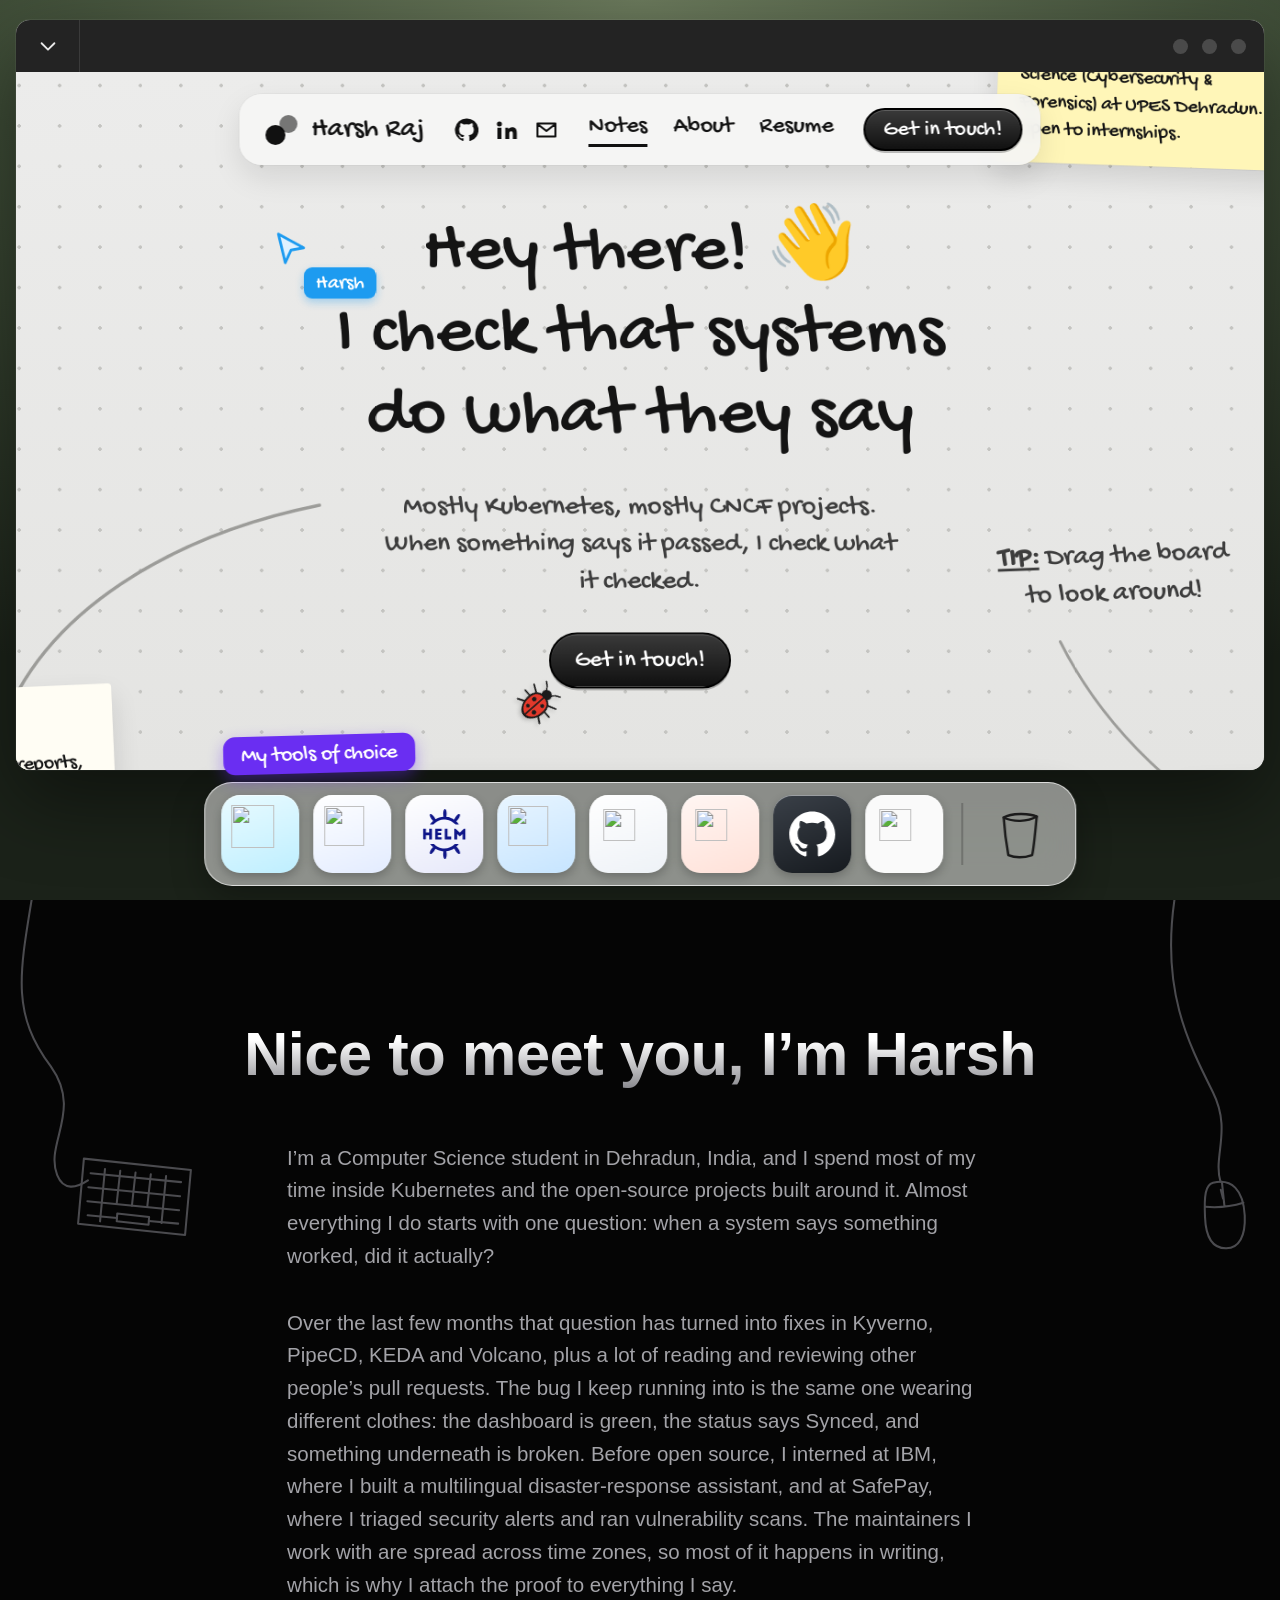
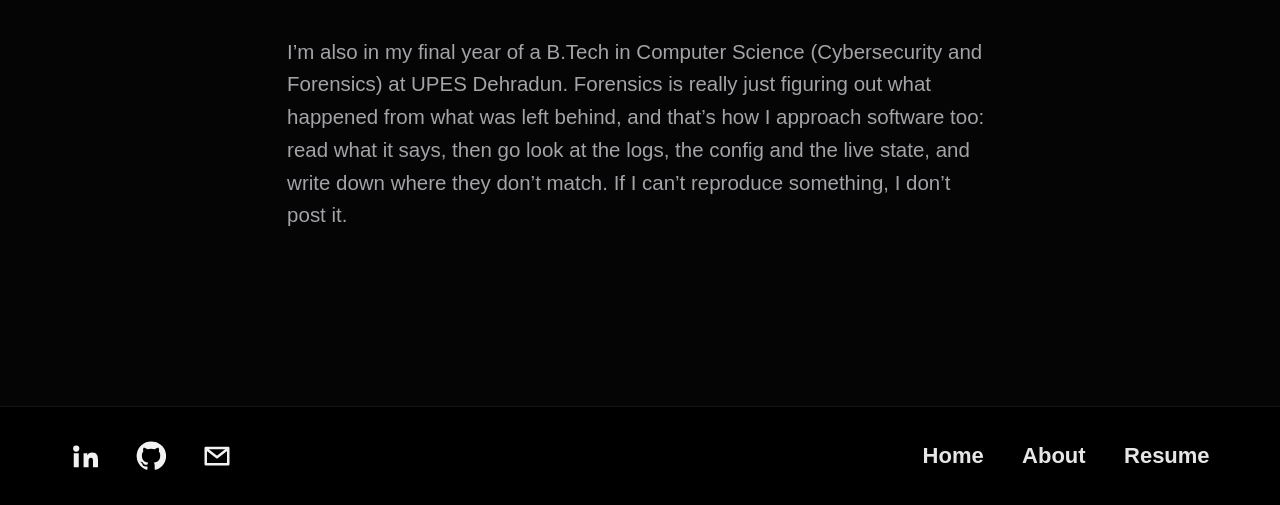
==== index.html @ fe353b40 "Add a bug that wanders the board and move the drag tip into view" ====
<!doctype html>
<html lang="en">
<head>
<meta charset="utf-8">
<meta name="viewport" content="width=device-width, initial-scale=1, viewport-fit=cover">
<title>Harsh Raj</title>
<meta name="description" content="Harsh Raj checks whether systems do what they report, mostly Kubernetes and CNCF open source.">
<link rel="canonical" href="https://harshrajdebug.in/">
<meta property="og:title" content="Harsh Raj">
<meta property="og:description" content="I check whether systems do what they report, mostly Kubernetes and CNCF open source.">
<meta property="og:url" content="https://harshrajdebug.in/">
<meta property="og:type" content="website">
<meta name="twitter:card" content="summary">
<link rel="preconnect" href="https://fonts.googleapis.com">
<link rel="preconnect" href="https://fonts.gstatic.com" crossorigin>
<link rel="stylesheet" href="https://fonts.googleapis.com/css2?family=Gochi+Hand&display=swap">
<link rel="stylesheet" href="style.css?v=10">
</head>
<body>

<!-- ============ 1. THE BOARD ============ -->
<section class="stage" aria-label="Intro">
  <div class="window" id="window">
    <div class="titlebar">
<button class="chev" id="menuBtn" type="button" aria-expanded="false" aria-controls="menuPanel" aria-label="Open menu">
        <svg viewBox="0 0 24 24" width="22" height="22" aria-hidden="true"><path d="M5 9l7 7 7-7" fill="none" stroke="currentColor" stroke-width="2" stroke-linecap="round" stroke-linejoin="round"/></svg>
      </button>
      <span class="lights" aria-hidden="true"><i></i><i></i><i></i></span>
    </div>

    <p class="bug-count" id="bugCount" role="status" hidden></p>
    <div class="menu-panel" id="menuPanel" hidden>
      <p class="menu-copy">© 2026 HARSH RAJ. All rights reserved.</p>
      <div class="menu-grid">
        <a href="#hi" data-menu-pan>Notes</a>
        <a href="#about" data-menu-close>About</a>
        <a href="harsh-raj-resume.pdf">Resume</a>
        <a href="https://www.linkedin.com/in/harsh2789">LinkedIn</a>
        <a href="https://github.com/harshrajdebug">GitHub</a>
        <a href="mailto:harshrajdebug@gmail.com">Email</a>
      </div>
    </div>

    <div class="viewport" id="viewport">
      <div class="board" id="board">

        <!-- hero, centred in the board -->
        <div class="hero" id="hero">
          <h1>
            <span class="line">Hey there! <span class="wave" aria-hidden="true">👋</span></span>
            <span class="line">I check that systems</span>
            <span class="line">do what they say</span>
          </h1>
          <p class="sub">Mostly Kubernetes, mostly CNCF projects. When something says it passed, I check what it checked.</p>
          <a class="pill pill-lg" href="mailto:harshrajdebug@gmail.com">Get in touch!</a>
        </div>

        <!-- arrows from the hero toward the notes -->
        <svg class="doodle arrow a-left" viewBox="0 0 420 300" aria-hidden="true">
          <path d="M410 10 C 260 40, 90 120, 30 270"/>
          <path d="M18 228 L 30 272 L 70 250"/>
        </svg>
        <svg class="doodle arrow a-right" viewBox="0 0 400 360" aria-hidden="true">
          <path d="M10 10 C 80 150, 220 280, 380 330"/>
          <path d="M338 300 L 382 332 L 340 352"/>
        </svg>

        <p class="tip"><b>TIP:</b> Drag the board<br>to look around!</p>

        <!-- the resident bug: placed before the notes so it can hide under them -->
        <button class="bug" id="bug" type="button" aria-label="A bug. Catch it!">
          <svg viewBox="0 0 64 64" width="52" height="52" aria-hidden="true">
            <g class="legs" fill="none" stroke="#1b1b1b" stroke-width="2.4" stroke-linecap="round">
              <path class="leg l1" d="M22 26 L10 20"/><path class="leg l2" d="M21 34 L8 34"/><path class="leg l3" d="M22 42 L10 49"/>
              <path class="leg r1" d="M42 26 L54 20"/><path class="leg r2" d="M43 34 L56 34"/><path class="leg r3" d="M42 42 L54 49"/>
            </g>
            <path d="M27 13 C 24 7, 20 6, 18 5 M37 13 C 40 7, 44 6, 46 5" fill="none" stroke="#1b1b1b" stroke-width="2" stroke-linecap="round"/>
            <circle cx="32" cy="17" r="7" fill="#1b1b1b"/>
            <path d="M32 21 C 18 21, 17 33, 18 40 C 19 51, 27 57, 32 57 C 37 57, 45 51, 46 40 C 47 33, 46 21, 32 21 Z" fill="#e3392b" stroke="#1b1b1b" stroke-width="2.4" stroke-linejoin="round"/>
            <path d="M32 22 L32 56" stroke="#1b1b1b" stroke-width="2"/>
            <circle cx="25" cy="33" r="3" fill="#1b1b1b"/><circle cx="39" cy="31" r="2.6" fill="#1b1b1b"/>
            <circle cx="26" cy="45" r="2.6" fill="#1b1b1b"/><circle cx="38" cy="45" r="3" fill="#1b1b1b"/>
          </svg>
        </button>
        <span class="bug-pop" id="bugPop" aria-hidden="true">fixed ✓</span>

        <!-- notes scattered around the board -->
        <article class="note n-do" style="--tilt:-2.5deg">
          <span class="tape"></span>
          <h2>What I do</h2>
          <p>I read what a system reports, then go and check what actually happened. Mostly Kubernetes and CNCF open source: controllers, admission webhooks, CI/CD.</p>
        </article>

        <article class="note n-now yellow" style="--tilt:2deg">
          <span class="tape"></span>
          <h2>About me</h2>
          <p>Final-year B.Tech in Computer Science (Cybersecurity &amp; Forensics) at UPES Dehradun. Open to internships.</p>
        </article>

        <article class="note n-hi blue" style="--tilt:-1.5deg">
          <span class="tape"></span>
          <h2>Say hi</h2>
          <ul class="plain">
            <li><a href="mailto:harshrajdebug@gmail.com">harshrajdebug@gmail.com</a></li>
            <li><a href="https://github.com/harshrajdebug">github.com/harshrajdebug</a></li>
            <li><a href="https://www.linkedin.com/in/harsh2789">linkedin.com/in/harsh2789</a></li>
          </ul>
        </article>

        <!-- the "other person" cursor -->
        <div class="cursor" id="cursor" aria-hidden="true">
          <svg viewBox="0 0 32 32" width="40" height="40"><path d="M5 3 L27 15 L16 17 L11 28 Z" fill="#dff1ff" stroke="#1d9bf0" stroke-width="2.4" stroke-linejoin="round"/></svg>
          <span>Harsh</span>
        </div>
      </div>

      <!-- floating nav stays put while the board moves -->
      <nav class="navpill" aria-label="Main">
        <a class="brand" href="#top" aria-label="Harsh Raj, home">
          <span class="logo" aria-hidden="true"><i></i><i></i></span>
          <span class="name">Harsh Raj</span>
        </a>
        <span class="socials">
          <a href="https://github.com/harshrajdebug" aria-label="GitHub">
            <svg viewBox="0 0 24 24" width="24" height="24"><path fill="currentColor" d="M12 .5a11.5 11.5 0 0 0-3.64 22.41c.58.1.79-.25.79-.56v-2c-3.2.7-3.88-1.37-3.88-1.37-.52-1.33-1.28-1.69-1.28-1.69-1.05-.72.08-.7.08-.7 1.16.08 1.77 1.19 1.77 1.19 1.03 1.77 2.71 1.26 3.37.96.1-.75.4-1.26.73-1.55-2.55-.29-5.24-1.28-5.24-5.68 0-1.25.45-2.28 1.18-3.08-.12-.29-.51-1.46.11-3.04 0 0 .97-.31 3.17 1.18a11 11 0 0 1 5.77 0c2.2-1.49 3.17-1.18 3.17-1.18.63 1.58.23 2.75.11 3.04.74.8 1.18 1.83 1.18 3.08 0 4.41-2.69 5.39-5.25 5.67.41.36.78 1.06.78 2.14v3.17c0 .31.21.67.8.56A11.5 11.5 0 0 0 12 .5Z"/></svg>
          </a>
          <a href="https://www.linkedin.com/in/harsh2789" aria-label="LinkedIn">
            <svg viewBox="0 0 24 24" width="24" height="24"><path fill="currentColor" d="M4.98 3.5a2.5 2.5 0 1 1 0 5 2.5 2.5 0 0 1 0-5ZM3 9.75h4V21H3V9.75Zm7 0h3.8v1.6h.06c.53-1 1.83-2.06 3.77-2.06 4.03 0 4.77 2.65 4.77 6.1V21h-4v-4.94c0-1.18-.02-2.7-1.64-2.7-1.65 0-1.9 1.29-1.9 2.62V21h-4V9.75Z"/></svg>
          </a>
          <a href="mailto:harshrajdebug@gmail.com" aria-label="Email">
            <svg viewBox="0 0 24 24" width="24" height="24"><path fill="none" stroke="currentColor" stroke-width="2" stroke-linejoin="round" d="M3 5.5h18v13H3z M3 6l9 7 9-7"/></svg>
          </a>
        </span>
        <span class="links">
          <a href="#hi" data-pan="work" class="active">Notes</a>
          <a href="#about">About</a>
          <a href="harsh-raj-resume.pdf">Resume</a>
        </span>
        <a class="pill" href="mailto:harshrajdebug@gmail.com">Get in touch!</a>
      </nav>
    </div>
  </div>

  <!-- dock -->
  <div class="dock" id="dock" aria-label="Tools I use">
    <span class="dock-label">My tools of choice</span>
    <span class="tile t-go" data-name="Go"><img src="icons/go.svg" alt="" width="52" height="52"></span>
    <span class="tile t-kubernetes" data-name="Kubernetes"><img src="icons/kubernetes.svg" alt="" width="52" height="52"></span>
    <span class="tile t-helm" data-name="Helm"><img src="icons/helm.svg" alt="" width="52" height="52"></span>
    <span class="tile t-docker" data-name="Docker"><img src="icons/docker.svg" alt="" width="52" height="52"></span>
    <span class="tile t-python" data-name="Python"><img src="icons/python.svg" alt="" width="52" height="52"></span>
    <span class="tile t-git" data-name="Git"><img src="icons/git.svg" alt="" width="52" height="52"></span>
    <span class="tile t-github" data-name="GitHub"><img src="icons/github.svg" alt="" width="52" height="52"></span>
    <span class="tile t-vscode" data-name="VS Code"><img src="icons/vscode.svg" alt="" width="52" height="52"></span>
    <span class="sep" aria-hidden="true"></span>
    <span class="tile t-trash" data-name="Flaky tests">
      <svg viewBox="0 0 48 56" width="44" height="52" aria-hidden="true"><g fill="none" stroke="#1b1b1b" stroke-width="2.6" stroke-linecap="round" stroke-linejoin="round"><path d="M6 10 C 14 5, 34 5, 42 9 C 40 30, 39 42, 37 51 C 28 54, 18 54, 11 51 C 9 40, 7 26, 6 10 Z"/><path d="M6 10 C 16 15, 32 15, 42 9"/></g></svg>
    </span>
  </div>
</section>

<!-- ============ 2. ABOUT ============ -->
<section class="about" id="about">
  <svg class="doodle cable kb" viewBox="0 0 300 560" aria-hidden="true">
    <path d="M40 0 C 20 120, 10 180, 70 260 C 120 330, 60 380, 80 430 C 90 455, 110 450, 128 438"/>
    <g class="keyboard" transform="translate(120 400) rotate(4)">
      <path d="M2 4 L170 10 L168 112 L0 106 Z"/>
      <path d="M14 26 L156 30 M12 48 L156 52 M12 70 L156 74 M14 92 L60 93 M110 94 L156 95"/>
      <path d="M36 18 L34 100 M60 19 L58 70 M84 20 L82 72 M108 21 L106 72 M132 22 L130 96"/>
      <path d="M60 86 L110 88 L110 100 L60 98 Z"/>
    </g>
  </svg>
  <svg class="doodle cable ms" viewBox="0 0 200 560" aria-hidden="true">
    <path d="M60 0 C 40 140, 80 220, 120 300 C 150 360, 120 400, 132 440"/>
    <g class="mouse" transform="translate(100 440) rotate(-6)">
      <path d="M20 4 C 50 0, 66 20, 64 60 C 62 92, 50 110, 30 108 C 8 106, 0 86, 2 56 C 4 22, 8 6, 20 4 Z"/>
      <path d="M4 40 C 24 44, 44 44, 64 40 M34 4 L34 42"/>
      <path d="M31 16 L33 30"/>
    </g>
  </svg>

  <div class="about-inner">
    <h2 class="gradient">Nice to meet you, I’m Harsh</h2>

    <p>I’m a Computer Science student in Dehradun, India, and I spend most of my time inside Kubernetes and the open-source projects built around it. Almost everything I do starts with one question: when a system says something worked, did it actually?</p>

    <p>Over the last few months that question has turned into fixes in Kyverno, PipeCD, KEDA and Volcano, plus a lot of reading and reviewing other people’s pull requests. The bug I keep running into is the same one wearing different clothes: the dashboard is green, the status says Synced, and something underneath is broken. Before open source, I interned at IBM, where I built a multilingual disaster-response assistant, and at SafePay, where I triaged security alerts and ran vulnerability scans. The maintainers I work with are spread across time zones, so most of it happens in writing, which is why I attach the proof to everything I say.</p>

    <p>I’m also in my final year of a B.Tech in Computer Science (Cybersecurity and Forensics) at UPES Dehradun. Forensics is really just figuring out what happened from what was left behind, and that’s how I approach software too: read what it says, then go look at the logs, the config and the live state, and write down where they don’t match. If I can’t reproduce something, I don’t post it.</p>

  </div>
</section>

<footer class="footbar">
  <span class="foot-socials">
    <a href="https://www.linkedin.com/in/harsh2789" aria-label="LinkedIn">
      <svg viewBox="0 0 24 24" width="30" height="30"><path fill="currentColor" d="M4.98 3.5a2.5 2.5 0 1 1 0 5 2.5 2.5 0 0 1 0-5ZM3 9.75h4V21H3V9.75Zm7 0h3.8v1.6h.06c.53-1 1.83-2.06 3.77-2.06 4.03 0 4.77 2.65 4.77 6.1V21h-4v-4.94c0-1.18-.02-2.7-1.64-2.7-1.65 0-1.9 1.29-1.9 2.62V21h-4V9.75Z"/></svg>
    </a>
    <a href="https://github.com/harshrajdebug" aria-label="GitHub">
      <svg viewBox="0 0 24 24" width="30" height="30"><path fill="currentColor" d="M12 .5a11.5 11.5 0 0 0-3.64 22.41c.58.1.79-.25.79-.56v-2c-3.2.7-3.88-1.37-3.88-1.37-.52-1.33-1.28-1.69-1.28-1.69-1.05-.72.08-.7.08-.7 1.16.08 1.77 1.19 1.77 1.19 1.03 1.77 2.71 1.26 3.37.96.1-.75.4-1.26.73-1.55-2.55-.29-5.24-1.28-5.24-5.68 0-1.25.45-2.28 1.18-3.08-.12-.29-.51-1.46.11-3.04 0 0 .97-.31 3.17 1.18a11 11 0 0 1 5.77 0c2.2-1.49 3.17-1.18 3.17-1.18.63 1.58.23 2.75.11 3.04.74.8 1.18 1.83 1.18 3.08 0 4.41-2.69 5.39-5.25 5.67.41.36.78 1.06.78 2.14v3.17c0 .31.21.67.8.56A11.5 11.5 0 0 0 12 .5Z"/></svg>
    </a>
    <a href="mailto:harshrajdebug@gmail.com" aria-label="Email">
      <svg viewBox="0 0 24 24" width="30" height="30"><path fill="none" stroke="currentColor" stroke-width="2" stroke-linejoin="round" d="M3 5.5h18v13H3z M3 6l9 7 9-7"/></svg>
    </a>
  </span>
  <nav class="foot-links" aria-label="Footer">
    <a href="#top" data-top>Home</a>
    <a href="#about">About</a>
    <a href="harsh-raj-resume.pdf">Resume</a>
  </nav>
</footer>

<script src="main.js?v=5"></script>
</body>
</html>
---- style.css ----
:root {
  --paper: #ececeb;
  --paper-2: #e4e4e2;
  --dot: #c4c4c1;
  --ink: #141414;
  --ink-soft: #3d3d3d;
  --line: #9c9c99;
  --chrome: #232323;
  --blue: #1d9bf0;
  --night: #050505;
  --night-text: #a3a3a8;
  --hand: "Gochi Hand", "Comic Sans MS", "Marker Felt", cursive;
  --sans: -apple-system, BlinkMacSystemFont, "SF Pro Text", "Helvetica Neue", Inter, Arial, sans-serif;
}

* { box-sizing: border-box; }
html { scroll-behavior: smooth; }
body {
  margin: 0;
  background: var(--night);
  color: var(--ink);
  font-family: var(--sans);
  -webkit-font-smoothing: antialiased;
}
a { color: inherit; }

/* ---------- stage: wallpaper behind the window ---------- */
.stage {
  position: relative;
  min-height: 100svh;
  padding: 20px 16px 120px;
  background:
    radial-gradient(120% 80% at 50% 0%, #6b7a5c 0%, #3c4a35 45%, #1b2219 100%);
  display: flex;
  flex-direction: column;
  align-items: center;
}

.window {
  width: min(1480px, 100%);
  height: calc(100svh - 150px);
  min-height: 520px;
  border-radius: 14px;
  overflow: hidden;
  background: var(--paper);
  box-shadow: 0 30px 80px rgba(0, 0, 0, .45), 0 0 0 1px rgba(255, 255, 255, .06);
  display: flex;
  flex-direction: column;
}

.titlebar {
  flex: 0 0 52px;
  background: var(--chrome);
  display: flex;
  align-items: center;
  justify-content: space-between;
  color: #e9e9e9;
}
.chev {
  width: 64px; height: 100%;
  display: grid; place-items: center;
  border: 0;
  border-right: 1px solid #3a3a3a;
  background: transparent;
  color: #e9e9e9;
  cursor: pointer;
  padding: 0;
}
.chev svg {
  padding: 7px;
  box-sizing: content-box;
  border-radius: 9px;
  transition: transform .2s ease, background .2s ease;
}
.chev:hover svg { background: #3a3a3a; }
.chev[aria-expanded="true"] svg { transform: rotate(180deg); background: #4a4a4a; }
.chev:focus-visible { outline: 2px solid #8ab4ff; outline-offset: -4px; }

.window { position: relative; }
.menu-panel {
  position: absolute;
  left: 10px;
  top: 62px;
  z-index: 20;
  width: min(560px, calc(100% - 20px));
  padding: 30px 34px 26px;
  background: #302f2c;
  color: #f1f0ec;
  border-radius: 16px;
  box-shadow: 0 24px 50px rgba(0, 0, 0, .35);
  font-family: var(--hand);
  transform-origin: 32px 0;
  animation: menuIn .18s ease-out;
}
.menu-panel::before {
  content: "";
  position: absolute;
  left: 22px; top: -10px;
  border: 11px solid transparent;
  border-top: 0;
  border-bottom-color: #302f2c;
}
@keyframes menuIn { from { opacity: 0; transform: translateY(-6px) scale(.98); } to { opacity: 1; transform: none; } }
.menu-copy { margin: 0; padding-bottom: 26px; border-bottom: 1.5px solid #5a5955; font-size: 24px; letter-spacing: .3px; }
.menu-grid { display: grid; grid-template-columns: repeat(3, 1fr); gap: 30px 20px; padding-top: 28px; font-size: 24px; }
.menu-grid a { text-decoration: none; color: #f1f0ec; transition: opacity .15s; }
.menu-grid a:hover { opacity: .65; }

.lights { display: flex; gap: 14px; padding-right: 18px; }
.lights i { width: 15px; height: 15px; border-radius: 50%; background: #4a4a4a; }

/* ---------- the draggable board ---------- */
.viewport {
  position: relative;
  flex: 1;
  overflow: hidden;
  cursor: grab;
  touch-action: none;
  background: linear-gradient(180deg, var(--paper) 0%, var(--paper-2) 100%);
}
.viewport.dragging { cursor: grabbing; }

.board {
  position: absolute;
  left: 0; top: 0;
  width: 2100px;
  height: 1360px;
  background-image: radial-gradient(var(--dot) 1.6px, transparent 1.7px);
  background-size: 44px 44px;
  will-change: transform;
  user-select: none;
  -webkit-user-select: none;
}

/* hero sits at the board centre (1050, 680) */
.hero {
  position: absolute;
  left: 1050px; top: 640px;
  transform: translate(-50%, -50%);
  width: 820px;
  text-align: center;
  font-family: var(--hand);
}
.hero h1 {
  margin: 0;
  font-weight: 400;
  font-size: clamp(56px, 6.2vw, 92px);
  line-height: 1.12;
  letter-spacing: .5px;
  color: var(--ink);
}
.hero .line { display: block; }
.wave { display: inline-block; transform-origin: 70% 80%; animation: wave 2.6s ease-in-out infinite; }
@keyframes wave {
  0%, 60%, 100% { transform: rotate(0); }
  10%, 30% { transform: rotate(16deg); }
  20%, 40% { transform: rotate(-8deg); }
}
.hero .sub {
  margin: 34px auto 34px;
  max-width: 34ch;
  font-size: 30px;
  line-height: 1.35;
  color: var(--ink-soft);
}

.pill {
  display: inline-block;
  font-family: var(--hand);
  font-size: 22px;
  letter-spacing: .4px;
  color: #fff;
  text-decoration: none;
  background: linear-gradient(180deg, #3a3a3a, #111);
  border: 2px solid #000;
  border-radius: 999px;
  padding: 7px 18px 6px;
  box-shadow: inset 0 1px 0 rgba(255, 255, 255, .18), 0 2px 0 rgba(0, 0, 0, .25);
  transition: transform .15s ease;
}
.pill:hover { transform: translateY(-2px); }
.pill-lg { font-size: 26px; padding: 14px 26px 12px; }

/* hand-drawn bits */
.doodle path { fill: none; stroke: var(--line); stroke-width: 4; stroke-linecap: round; stroke-linejoin: round; }
.arrow { position: absolute; pointer-events: none; }
.a-left  { left: 330px;  top: 690px;  width: 380px; }
.a-right { left: 1500px; top: 840px;  width: 300px; }

.tip {
  position: absolute;
  left: 1440px; top: 735px;
  margin: 0;
  font-family: var(--hand);
  font-size: 30px;
  line-height: 1.35;
  color: var(--ink-soft);
  text-align: center;
  transform: rotate(-2deg);
}
.tip b { text-decoration: underline; text-underline-offset: 4px; }

/* sticky notes */
.note {
  position: absolute;
  width: 330px;
  padding: 26px 24px 20px;
  background: #fffdf4;
  border-radius: 4px;
  box-shadow: 0 1px 0 rgba(0, 0, 0, .05), 0 14px 30px rgba(0, 0, 0, .12);
  transform: rotate(var(--tilt, 0deg));
  font-family: var(--hand);
  color: var(--ink);
}
.note.yellow { background: #fff6b8; }
.note.blue   { background: #dcefff; }
.note.pink   { background: #ffe1ea; }
.note.green  { background: #e2f6dc; }
.tape {
  position: absolute; left: 50%; top: -12px;
  width: 92px; height: 24px;
  transform: translateX(-50%) rotate(-3deg);
  background: rgba(255, 255, 255, .55);
  border: 1px solid rgba(0, 0, 0, .06);
}
.note h2 { margin: 0 0 10px; font-weight: 400; font-size: 32px; line-height: 1.1; }
.note h2 em { font-style: normal; font-size: 22px; color: #6a6a66; }
.note ul { margin: 0; padding-left: 18px; font-size: 20px; line-height: 1.32; }
.note li + li { margin-top: 8px; }
.note ul.plain { list-style: none; padding: 0; }
.note a { color: #0b6bcb; text-decoration-thickness: 2px; text-underline-offset: 3px; }
.note .small { margin: 10px 0 0; font-size: 18px; color: #6a6a66; }

.n-do  { left: 150px;  top: 900px; }
.n-now { left: 1440px; top: 120px; }
.n-hi  { left: 1640px; top: 990px; }
.note p { margin: 0; font-size: 22px; line-height: 1.35; }

/* the resident bug */
.bug {
  position: absolute;
  left: 0; top: 0;
  width: 52px; height: 52px;
  margin: -26px 0 0 -26px;
  padding: 0; border: 0; background: none;
  cursor: pointer;
  will-change: transform;
  -webkit-tap-highlight-color: transparent;
}
.bug svg { display: block; filter: drop-shadow(0 3px 2px rgba(0, 0, 0, .18)); }
.bug .leg { transform-box: fill-box; }
.bug .l1, .bug .l3, .bug .r2 { transform-origin: 100% 50%; }
.bug .r1, .bug .r3, .bug .l2 { transform-origin: 0 50%; }
.bug.walking .l1, .bug.walking .l3, .bug.walking .r2 { animation: legA .22s ease-in-out infinite alternate; }
.bug.walking .r1, .bug.walking .r3, .bug.walking .l2 { animation: legB .22s ease-in-out infinite alternate; }
@keyframes legA { from { transform: rotate(-14deg); } to { transform: rotate(12deg); } }
@keyframes legB { from { transform: rotate(12deg); } to { transform: rotate(-14deg); } }
.bug.caught { pointer-events: none; animation: caught .45s ease-in forwards; }
@keyframes caught { to { opacity: 0; filter: blur(1px); } }
.bug:focus-visible { outline: 3px solid #1d9bf0; outline-offset: 4px; border-radius: 50%; }
.bug-pop {
  position: absolute; left: 0; top: 0;
  font: 400 26px var(--hand);
  color: #148a3b;
  pointer-events: none;
  opacity: 0;
  white-space: nowrap;
}
.bug-pop.show { animation: pop 1.2s ease-out forwards; }
@keyframes pop {
  0% { opacity: 0; transform: var(--at) translateY(0) rotate(-6deg); }
  20% { opacity: 1; }
  100% { opacity: 0; transform: var(--at) translateY(-46px) rotate(-6deg); }
}
.bug-count {
  position: absolute;
  right: 20px; bottom: 18px;
  z-index: 4;
  margin: 0;
  padding: 6px 14px 4px;
  font: 400 21px/1 var(--hand);
  color: #fff;
  background: #1b1b1b;
  border-radius: 10px;
  transform: rotate(2deg);
  box-shadow: 0 6px 14px rgba(0, 0, 0, .2);
}

/* the other cursor */
.cursor {
  position: absolute;
  left: 0; top: 0;
  pointer-events: none;
  transition: transform 1.6s cubic-bezier(.45, .05, .25, 1);
}
.cursor span {
  position: absolute;
  left: 34px; top: 40px;
  font-family: var(--hand);
  font-size: 22px;
  color: #fff;
  background: var(--blue);
  border-radius: 9px;
  padding: 5px 13px 3px;
  box-shadow: 0 4px 10px rgba(29, 155, 240, .35);
  white-space: nowrap;
}

/* ---------- floating nav ---------- */
.navpill {
  position: absolute;
  left: 50%; top: 22px;
  transform: translateX(-50%);
  z-index: 5;
  display: flex;
  align-items: center;
  gap: 30px;
  padding: 14px 18px 14px 26px;
  background: rgba(246, 246, 245, .92);
  backdrop-filter: blur(8px);
  -webkit-backdrop-filter: blur(8px);
  border-radius: 22px;
  box-shadow: 0 12px 30px rgba(0, 0, 0, .1), 0 0 0 1px rgba(0, 0, 0, .03);
  font-family: var(--hand);
  white-space: nowrap;
  cursor: default;
}
.brand { display: flex; align-items: center; gap: 12px; text-decoration: none; }
.logo { position: relative; width: 34px; height: 30px; }
.logo i { position: absolute; border-radius: 50%; }
.logo i:first-child { width: 20px; height: 20px; left: 0; bottom: 0; background: #111; }
.logo i:last-child { width: 18px; height: 18px; right: 2px; top: 0; background: #7a7a7a; mix-blend-mode: multiply; }
.name { font-size: 28px; }
.socials { display: flex; gap: 16px; color: #111; }
.socials a { display: grid; place-items: center; transition: transform .15s; }
.socials a:hover { transform: translateY(-2px); }
.links { display: flex; gap: 26px; font-size: 24px; }
.links a { text-decoration: none; padding-bottom: 3px; border-bottom: 3px solid transparent; }
.links a.active, .links a:hover { border-color: #111; }

/* ---------- dock ---------- */
.dock {
  position: absolute;
  left: 50%; bottom: 14px;
  transform: translateX(-50%);
  display: flex;
  align-items: flex-end;
  gap: 14px;
  padding: 12px 16px;
  background: rgba(214, 214, 212, .62);
  border: 1.5px solid rgba(255, 255, 255, .7);
  border-radius: 28px;
  backdrop-filter: blur(20px) saturate(1.3);
  -webkit-backdrop-filter: blur(20px) saturate(1.3);
  box-shadow: 0 12px 34px rgba(0, 0, 0, .3);
}
.dock-label {
  position: absolute;
  left: 18px;
  bottom: calc(100% + 10px);
  font-family: var(--hand);
  font-size: 22px;
  color: #fff;
  background: #6a2ef2;
  padding: 7px 18px 5px;
  border-radius: 12px;
  box-shadow: 0 6px 16px rgba(106, 46, 242, .4);
  transform: rotate(-1.5deg);
  white-space: nowrap;
}
.tile {
  --s: 1;
  position: relative;
  width: 78px; height: 78px;
  border-radius: 19px;
  display: grid; place-items: center;
  background: #fff;
  transform: scale(var(--s));
  transform-origin: 50% 100%;
  transition: transform .12s ease-out, margin .12s ease-out;
  box-shadow: inset 0 1px 0 rgba(255, 255, 255, .5), 0 4px 10px rgba(0, 0, 0, .22);
  cursor: default;
}
.tile img { width: 64%; height: 64%; object-fit: contain; pointer-events: none; }
.tile::after {
  content: attr(data-name);
  position: absolute;
  bottom: calc(100% + 12px);
  left: 50%;
  transform: translateX(-50%);
  font: 500 13px/1 var(--sans);
  color: #fff;
  background: rgba(30, 30, 30, .85);
  padding: 6px 9px;
  border-radius: 7px;
  white-space: nowrap;
  opacity: 0;
  pointer-events: none;
  transition: opacity .12s;
}
.tile:hover::after { opacity: 1; }
.t-go         { background: linear-gradient(160deg, #e9fbff, #bfefff); }
.t-go img     { width: 74%; height: 74%; }
.t-kubernetes { background: linear-gradient(160deg, #ffffff, #e3ecff); }
.t-kubernetes img { width: 72%; height: 72%; }
.t-helm       { background: linear-gradient(160deg, #ffffff, #e6e8fa); }
.t-docker     { background: linear-gradient(160deg, #e8f5ff, #c7e5ff); }
.t-docker img { width: 72%; height: 72%; }
.t-python     { background: linear-gradient(160deg, #ffffff, #eef2f7); }
.t-git        { background: linear-gradient(160deg, #fff6f3, #ffe1d8); }
.t-github     { background: linear-gradient(160deg, #3a4048, #161a1f); }
.t-github img { width: 60%; height: 60%; }
.t-vscode     { background: #fafafa; }
.t-trash      { background: transparent; box-shadow: none; }
.sep { width: 1.5px; height: 62px; margin: 0 4px 8px; background: rgba(60, 60, 60, .35); }

/* ---------- about ---------- */
.about {
  position: relative;
  overflow: hidden;
  background: var(--night);
  color: var(--night-text);
  padding: 120px 16px 140px;
}
.about-inner { position: relative; z-index: 1; max-width: 980px; margin: 0 auto; }
.gradient {
  margin: 0 0 54px;
  text-align: center;
  font: 700 clamp(36px, 4.8vw, 66px)/1.1 var(--sans);
  letter-spacing: -.5px;
  text-wrap: balance;
  background: linear-gradient(180deg, #ffffff 30%, #8b8b90 100%);
  -webkit-background-clip: text;
  background-clip: text;
  color: transparent;
}
.about p {
  margin: 0 auto 34px;
  max-width: 62ch;
  font-size: clamp(17px, 1.6vw, 23px);
  line-height: 1.6;
}
.contact {
  list-style: none;
  padding: 0;
  margin: 50px auto 0;
  max-width: 62ch;
  display: flex;
  flex-wrap: wrap;
  gap: 12px 30px;
  font-size: 18px;
}
.contact a { color: #e8e8ea; text-decoration: none; border-bottom: 1px solid #555; }
.contact a:hover { border-color: #e8e8ea; }

.about .doodle path { stroke: #4b4b4f; stroke-width: 3.2; }
.cable { position: absolute; top: 0; pointer-events: none; }
.cable.kb { left: 6px; width: clamp(140px, 15vw, 280px); }
.cable.ms { right: 16px; width: clamp(100px, 10vw, 190px); }

/* ---------- footer bar ---------- */
.footbar {
  background: #000;
  color: #f2f2f2;
  display: flex;
  align-items: center;
  justify-content: space-between;
  flex-wrap: wrap;
  gap: 18px 24px;
  padding-block: 34px;
  padding-inline: clamp(16px, 5.5vw, 110px);
  border-top: 1px solid #141414;
}
.foot-socials { display: flex; gap: 36px; }
.foot-socials a { display: grid; place-items: center; color: #f2f2f2; transition: opacity .15s, transform .15s; }
.foot-links { display: flex; gap: clamp(22px, 3vw, 60px); font: 600 22px/1 var(--sans); }
.foot-links a { color: #e6e6e6; text-decoration: none; transition: opacity .15s; }
.foot-socials a:hover, .foot-links a:hover { opacity: .65; }
.foot-socials a:hover { transform: translateY(-2px); }

/* ---------- smaller screens ---------- */
@media (max-width: 1100px) {
  .socials { display: none; }
  .navpill { gap: 22px; }
}
@media (max-width: 760px) {
  .stage { padding: 12px 12px 104px; }
  .window { height: calc(100svh - 130px); border-radius: 12px; }
  .titlebar { flex-basis: 42px; }
  .chev { width: 48px; }
  .menu-panel { top: 50px; padding: 22px 22px 20px; }
  .menu-copy { font-size: 19px; padding-bottom: 18px; }
  .menu-grid { font-size: 19px; gap: 20px 12px; padding-top: 20px; }
  .lights i { width: 11px; height: 11px; }
  .navpill { top: 12px; gap: 14px; padding: 10px 12px 10px 14px; border-radius: 16px; }
  .name { display: none; }
  .links { gap: 14px; font-size: 20px; }
  .navpill > .pill { display: none; }
  .tile { width: 48px; height: 48px; border-radius: 12px; }
  .tile svg { width: 28px; height: 34px; }
  .dock { gap: 7px; padding: 8px 10px; border-radius: 19px; }
  .sep { height: 38px; margin: 0 2px 5px; }
  .t-python, .t-git, .t-github { display: none; }
  .dock-label { font-size: 17px; padding: 5px 12px 3px; left: 10px; }
  .cable { display: none; }
  .tip { left: 900px; top: 985px; }
  .hero { width: 760px; }
  .hero h1 { font-size: 80px; }
  .hero .sub { font-size: 42px; }
  .pill-lg { font-size: 34px; padding: 16px 30px 14px; }
  .about { padding-top: 80px; }
  .footbar { padding-block: 26px; }
  .foot-socials { gap: 22px; }
  .foot-socials svg { width: 24px; height: 24px; }
  .foot-links { font-size: 17px; gap: 18px; }
}

@media (max-width: 400px) {
  .foot-socials { gap: 16px; }
  .foot-socials svg { width: 22px; height: 22px; }
  .foot-links { font-size: 16px; gap: 14px; }
}

@media (prefers-reduced-motion: reduce) {
  .wave { animation: none; }
  .cursor { transition: none; }
  html { scroll-behavior: auto; }
}
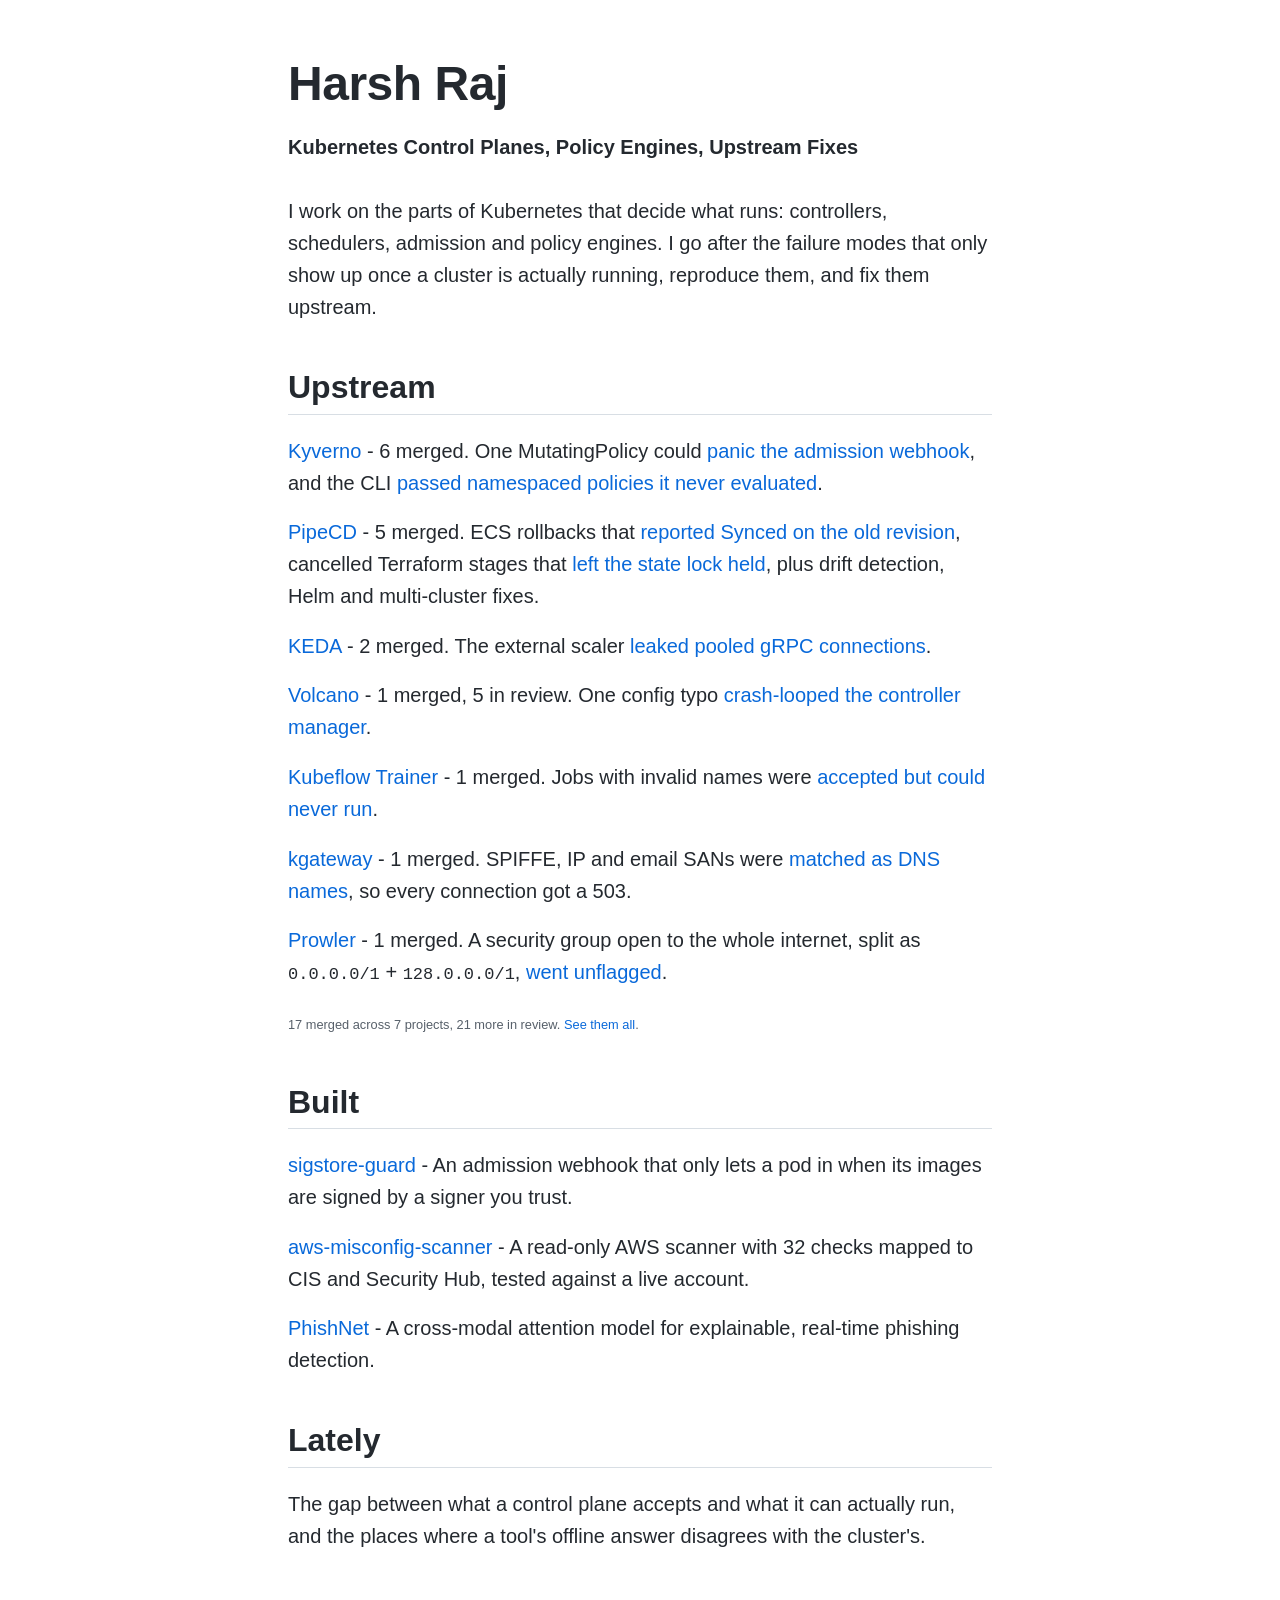
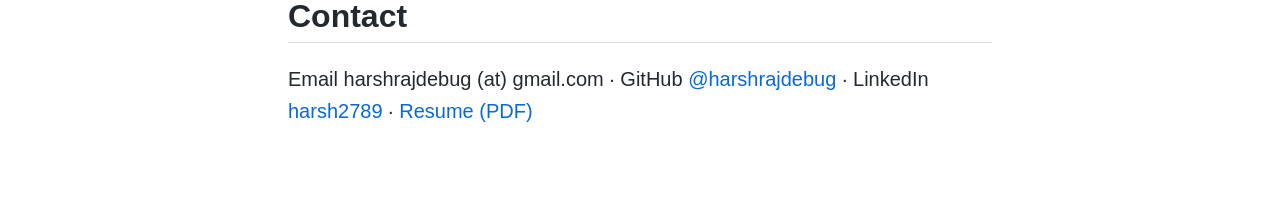
==== commit 0a2dcadd: "Replace the board layout with a single plain page" ====
--- a/index.html
+++ b/index.html
@@ -2,214 +2,96 @@
 <html lang="en">
 <head>
 <meta charset="utf-8">
-<meta name="viewport" content="width=device-width, initial-scale=1, viewport-fit=cover">
+<meta name="viewport" content="width=device-width, initial-scale=1">
 <title>Harsh Raj</title>
-<meta name="description" content="Harsh Raj checks whether systems do what they report, mostly Kubernetes and CNCF open source.">
+<meta name="description" content="Harsh Raj works on Kubernetes control planes: controllers, schedulers, admission and policy engines, and fixes them upstream.">
 <link rel="canonical" href="https://harshrajdebug.in/">
 <meta property="og:title" content="Harsh Raj">
-<meta property="og:description" content="I check whether systems do what they report, mostly Kubernetes and CNCF open source.">
+<meta property="og:description" content="Kubernetes control planes, policy engines, upstream fixes.">
 <meta property="og:url" content="https://harshrajdebug.in/">
 <meta property="og:type" content="website">
 <meta name="twitter:card" content="summary">
-<link rel="preconnect" href="https://fonts.googleapis.com">
-<link rel="preconnect" href="https://fonts.gstatic.com" crossorigin>
-<link rel="stylesheet" href="https://fonts.googleapis.com/css2?family=Gochi+Hand&display=swap">
-<link rel="stylesheet" href="style.css?v=10">
+<link rel="icon" href="data:image/svg+xml,%3Csvg xmlns='http://www.w3.org/2000/svg' viewBox='0 0 16 16'%3E%3Crect width='16' height='16' rx='3' fill='%2324292f'/%3E%3C/svg%3E">
+<style>
+  :root {
+    color-scheme: light dark;
+    --bg: #ffffff;
+    --ink: #24292f;
+    --muted: #57606a;
+    --link: #0969da;
+    --rule: #d8dee4;
+  }
+  @media (prefers-color-scheme: dark) {
+    :root { --bg: #0d1117; --ink: #e6edf3; --muted: #8d96a0; --link: #4493f8; --rule: #30363d; }
+  }
+  html { background: var(--bg); }
+  body {
+    max-width: 44rem;
+    margin: 0 auto;
+    padding: 3.5rem 1.25rem 4rem;
+    font: 1.25rem/1.6 -apple-system, BlinkMacSystemFont, "Segoe UI", Helvetica, Arial, sans-serif;
+    color: var(--ink);
+    background: var(--bg);
+    -webkit-text-size-adjust: 100%;
+  }
+  h1 { font-size: 3rem; line-height: 1.15; margin: 0 0 1.25rem; letter-spacing: -0.01em; }
+  h2 {
+    font-size: 2rem; line-height: 1.25; margin: 2.75rem 0 1.25rem;
+    padding-bottom: 0.4rem; border-bottom: 1px solid var(--rule);
+  }
+  p { margin: 0 0 1.1rem; }
+  .tagline { font-weight: 700; margin-bottom: 2rem; }
+  a { color: var(--link); text-decoration: none; }
+  a:hover { text-decoration: underline; }
+  small { font-size: 0.8rem; color: var(--muted); }
+  code { font: 0.85em ui-monospace, SFMono-Regular, Menlo, Consolas, monospace; }
+  @media (max-width: 480px) {
+    body { font-size: 1.1rem; padding-top: 2.25rem; }
+    h1 { font-size: 2.4rem; }
+    h2 { font-size: 1.6rem; }
+  }
+</style>
 </head>
 <body>
 
-<!-- ============ 1. THE BOARD ============ -->
-<section class="stage" aria-label="Intro">
-  <div class="window" id="window">
-    <div class="titlebar">
-<button class="chev" id="menuBtn" type="button" aria-expanded="false" aria-controls="menuPanel" aria-label="Open menu">
-        <svg viewBox="0 0 24 24" width="22" height="22" aria-hidden="true"><path d="M5 9l7 7 7-7" fill="none" stroke="currentColor" stroke-width="2" stroke-linecap="round" stroke-linejoin="round"/></svg>
-      </button>
-      <span class="lights" aria-hidden="true"><i></i><i></i><i></i></span>
-    </div>
+<h1>Harsh Raj</h1>
+<p class="tagline">Kubernetes Control Planes, Policy Engines, Upstream Fixes</p>
 
-    <p class="bug-count" id="bugCount" role="status" hidden></p>
-    <div class="menu-panel" id="menuPanel" hidden>
-      <p class="menu-copy">© 2026 HARSH RAJ. All rights reserved.</p>
-      <div class="menu-grid">
-        <a href="#hi" data-menu-pan>Notes</a>
-        <a href="#about" data-menu-close>About</a>
-        <a href="harsh-raj-resume.pdf">Resume</a>
-        <a href="https://www.linkedin.com/in/harsh2789">LinkedIn</a>
-        <a href="https://github.com/harshrajdebug">GitHub</a>
-        <a href="mailto:harshrajdebug@gmail.com">Email</a>
-      </div>
-    </div>
+<p>I work on the parts of Kubernetes that decide what runs: controllers, schedulers, admission and policy engines. I go after the failure modes that only show up once a cluster is actually running, reproduce them, and fix them upstream.</p>
 
-    <div class="viewport" id="viewport">
-      <div class="board" id="board">
+<h2>Upstream</h2>
 
-        <!-- hero, centred in the board -->
-        <div class="hero" id="hero">
-          <h1>
-            <span class="line">Hey there! <span class="wave" aria-hidden="true">👋</span></span>
-            <span class="line">I check that systems</span>
-            <span class="line">do what they say</span>
-          </h1>
-          <p class="sub">Mostly Kubernetes, mostly CNCF projects. When something says it passed, I check what it checked.</p>
-          <a class="pill pill-lg" href="mailto:harshrajdebug@gmail.com">Get in touch!</a>
-        </div>
+<p><a href="https://github.com/kyverno/kyverno/pulls?q=is%3Apr+author%3Aharshrajdebug+is%3Amerged">Kyverno</a> - 6 merged. One MutatingPolicy could <a href="https://github.com/kyverno/kyverno/pull/17620">panic the admission webhook</a>, and the CLI <a href="https://github.com/kyverno/kyverno/pull/17608">passed namespaced policies it never evaluated</a>.</p>
 
-        <!-- arrows from the hero toward the notes -->
-        <svg class="doodle arrow a-left" viewBox="0 0 420 300" aria-hidden="true">
-          <path d="M410 10 C 260 40, 90 120, 30 270"/>
-          <path d="M18 228 L 30 272 L 70 250"/>
-        </svg>
-        <svg class="doodle arrow a-right" viewBox="0 0 400 360" aria-hidden="true">
-          <path d="M10 10 C 80 150, 220 280, 380 330"/>
-          <path d="M338 300 L 382 332 L 340 352"/>
-        </svg>
+<p><a href="https://github.com/pipe-cd/pipecd/pulls?q=is%3Apr+author%3Aharshrajdebug+is%3Amerged">PipeCD</a> - 5 merged. ECS rollbacks that <a href="https://github.com/pipe-cd/pipecd/pull/7412">reported Synced on the old revision</a>, cancelled Terraform stages that <a href="https://github.com/pipe-cd/pipecd/pull/7440">left the state lock held</a>, plus drift detection, Helm and multi-cluster fixes.</p>
 
-        <p class="tip"><b>TIP:</b> Drag the board<br>to look around!</p>
+<p><a href="https://github.com/kedacore/keda/pulls?q=is%3Apr+author%3Aharshrajdebug+is%3Amerged">KEDA</a> - 2 merged. The external scaler <a href="https://github.com/kedacore/keda/pull/8193">leaked pooled gRPC connections</a>.</p>
 
-        <!-- the resident bug: placed before the notes so it can hide under them -->
-        <button class="bug" id="bug" type="button" aria-label="A bug. Catch it!">
-          <svg viewBox="0 0 64 64" width="52" height="52" aria-hidden="true">
-            <g class="legs" fill="none" stroke="#1b1b1b" stroke-width="2.4" stroke-linecap="round">
-              <path class="leg l1" d="M22 26 L10 20"/><path class="leg l2" d="M21 34 L8 34"/><path class="leg l3" d="M22 42 L10 49"/>
-              <path class="leg r1" d="M42 26 L54 20"/><path class="leg r2" d="M43 34 L56 34"/><path class="leg r3" d="M42 42 L54 49"/>
-            </g>
-            <path d="M27 13 C 24 7, 20 6, 18 5 M37 13 C 40 7, 44 6, 46 5" fill="none" stroke="#1b1b1b" stroke-width="2" stroke-linecap="round"/>
-            <circle cx="32" cy="17" r="7" fill="#1b1b1b"/>
-            <path d="M32 21 C 18 21, 17 33, 18 40 C 19 51, 27 57, 32 57 C 37 57, 45 51, 46 40 C 47 33, 46 21, 32 21 Z" fill="#e3392b" stroke="#1b1b1b" stroke-width="2.4" stroke-linejoin="round"/>
-            <path d="M32 22 L32 56" stroke="#1b1b1b" stroke-width="2"/>
-            <circle cx="25" cy="33" r="3" fill="#1b1b1b"/><circle cx="39" cy="31" r="2.6" fill="#1b1b1b"/>
-            <circle cx="26" cy="45" r="2.6" fill="#1b1b1b"/><circle cx="38" cy="45" r="3" fill="#1b1b1b"/>
-          </svg>
-        </button>
-        <span class="bug-pop" id="bugPop" aria-hidden="true">fixed ✓</span>
+<p><a href="https://github.com/volcano-sh/volcano/pulls?q=is%3Apr+author%3Aharshrajdebug">Volcano</a> - 1 merged, 5 in review. One config typo <a href="https://github.com/volcano-sh/volcano/pull/6057">crash-looped the controller manager</a>.</p>
 
-        <!-- notes scattered around the board -->
-        <article class="note n-do" style="--tilt:-2.5deg">
-          <span class="tape"></span>
-          <h2>What I do</h2>
-          <p>I read what a system reports, then go and check what actually happened. Mostly Kubernetes and CNCF open source: controllers, admission webhooks, CI/CD.</p>
-        </article>
+<p><a href="https://github.com/kubeflow/trainer/pulls?q=is%3Apr+author%3Aharshrajdebug">Kubeflow Trainer</a> - 1 merged. Jobs with invalid names were <a href="https://github.com/kubeflow/trainer/pull/4155">accepted but could never run</a>.</p>
 
-        <article class="note n-now yellow" style="--tilt:2deg">
-          <span class="tape"></span>
-          <h2>About me</h2>
-          <p>Final-year B.Tech in Computer Science (Cybersecurity &amp; Forensics) at UPES Dehradun. Open to internships.</p>
-        </article>
+<p><a href="https://github.com/kgateway-dev/kgateway/pulls?q=is%3Apr+author%3Aharshrajdebug">kgateway</a> - 1 merged. SPIFFE, IP and email SANs were <a href="https://github.com/kgateway-dev/kgateway/pull/14760">matched as DNS names</a>, so every connection got a 503.</p>
 
-        <article class="note n-hi blue" style="--tilt:-1.5deg">
-          <span class="tape"></span>
-          <h2>Say hi</h2>
-          <ul class="plain">
-            <li><a href="mailto:harshrajdebug@gmail.com">harshrajdebug@gmail.com</a></li>
-            <li><a href="https://github.com/harshrajdebug">github.com/harshrajdebug</a></li>
-            <li><a href="https://www.linkedin.com/in/harsh2789">linkedin.com/in/harsh2789</a></li>
-          </ul>
-        </article>
+<p><a href="https://github.com/prowler-cloud/prowler/pulls?q=is%3Apr+author%3Aharshrajdebug">Prowler</a> - 1 merged. A security group open to the whole internet, split as <code>0.0.0.0/1</code> + <code>128.0.0.0/1</code>, <a href="https://github.com/prowler-cloud/prowler/pull/13191">went unflagged</a>.</p>
 
-        <!-- the "other person" cursor -->
-        <div class="cursor" id="cursor" aria-hidden="true">
-          <svg viewBox="0 0 32 32" width="40" height="40"><path d="M5 3 L27 15 L16 17 L11 28 Z" fill="#dff1ff" stroke="#1d9bf0" stroke-width="2.4" stroke-linejoin="round"/></svg>
-          <span>Harsh</span>
-        </div>
-      </div>
+<p><small>17 merged across 7 projects, 21 more in review. <a href="https://github.com/search?q=author%3Aharshrajdebug+is%3Apr+is%3Amerged&amp;type=pullrequests">See them all</a>.</small></p>
 
-      <!-- floating nav stays put while the board moves -->
-      <nav class="navpill" aria-label="Main">
-        <a class="brand" href="#top" aria-label="Harsh Raj, home">
-          <span class="logo" aria-hidden="true"><i></i><i></i></span>
-          <span class="name">Harsh Raj</span>
-        </a>
-        <span class="socials">
-          <a href="https://github.com/harshrajdebug" aria-label="GitHub">
-            <svg viewBox="0 0 24 24" width="24" height="24"><path fill="currentColor" d="M12 .5a11.5 11.5 0 0 0-3.64 22.41c.58.1.79-.25.79-.56v-2c-3.2.7-3.88-1.37-3.88-1.37-.52-1.33-1.28-1.69-1.28-1.69-1.05-.72.08-.7.08-.7 1.16.08 1.77 1.19 1.77 1.19 1.03 1.77 2.71 1.26 3.37.96.1-.75.4-1.26.73-1.55-2.55-.29-5.24-1.28-5.24-5.68 0-1.25.45-2.28 1.18-3.08-.12-.29-.51-1.46.11-3.04 0 0 .97-.31 3.17 1.18a11 11 0 0 1 5.77 0c2.2-1.49 3.17-1.18 3.17-1.18.63 1.58.23 2.75.11 3.04.74.8 1.18 1.83 1.18 3.08 0 4.41-2.69 5.39-5.25 5.67.41.36.78 1.06.78 2.14v3.17c0 .31.21.67.8.56A11.5 11.5 0 0 0 12 .5Z"/></svg>
-          </a>
-          <a href="https://www.linkedin.com/in/harsh2789" aria-label="LinkedIn">
-            <svg viewBox="0 0 24 24" width="24" height="24"><path fill="currentColor" d="M4.98 3.5a2.5 2.5 0 1 1 0 5 2.5 2.5 0 0 1 0-5ZM3 9.75h4V21H3V9.75Zm7 0h3.8v1.6h.06c.53-1 1.83-2.06 3.77-2.06 4.03 0 4.77 2.65 4.77 6.1V21h-4v-4.94c0-1.18-.02-2.7-1.64-2.7-1.65 0-1.9 1.29-1.9 2.62V21h-4V9.75Z"/></svg>
-          </a>
-          <a href="mailto:harshrajdebug@gmail.com" aria-label="Email">
-            <svg viewBox="0 0 24 24" width="24" height="24"><path fill="none" stroke="currentColor" stroke-width="2" stroke-linejoin="round" d="M3 5.5h18v13H3z M3 6l9 7 9-7"/></svg>
-          </a>
-        </span>
-        <span class="links">
-          <a href="#hi" data-pan="work" class="active">Notes</a>
-          <a href="#about">About</a>
-          <a href="harsh-raj-resume.pdf">Resume</a>
-        </span>
-        <a class="pill" href="mailto:harshrajdebug@gmail.com">Get in touch!</a>
-      </nav>
-    </div>
-  </div>
+<h2>Built</h2>
 
-  <!-- dock -->
-  <div class="dock" id="dock" aria-label="Tools I use">
-    <span class="dock-label">My tools of choice</span>
-    <span class="tile t-go" data-name="Go"><img src="icons/go.svg" alt="" width="52" height="52"></span>
-    <span class="tile t-kubernetes" data-name="Kubernetes"><img src="icons/kubernetes.svg" alt="" width="52" height="52"></span>
-    <span class="tile t-helm" data-name="Helm"><img src="icons/helm.svg" alt="" width="52" height="52"></span>
-    <span class="tile t-docker" data-name="Docker"><img src="icons/docker.svg" alt="" width="52" height="52"></span>
-    <span class="tile t-python" data-name="Python"><img src="icons/python.svg" alt="" width="52" height="52"></span>
-    <span class="tile t-git" data-name="Git"><img src="icons/git.svg" alt="" width="52" height="52"></span>
-    <span class="tile t-github" data-name="GitHub"><img src="icons/github.svg" alt="" width="52" height="52"></span>
-    <span class="tile t-vscode" data-name="VS Code"><img src="icons/vscode.svg" alt="" width="52" height="52"></span>
-    <span class="sep" aria-hidden="true"></span>
-    <span class="tile t-trash" data-name="Flaky tests">
-      <svg viewBox="0 0 48 56" width="44" height="52" aria-hidden="true"><g fill="none" stroke="#1b1b1b" stroke-width="2.6" stroke-linecap="round" stroke-linejoin="round"><path d="M6 10 C 14 5, 34 5, 42 9 C 40 30, 39 42, 37 51 C 28 54, 18 54, 11 51 C 9 40, 7 26, 6 10 Z"/><path d="M6 10 C 16 15, 32 15, 42 9"/></g></svg>
-    </span>
-  </div>
-</section>
+<p><a href="https://github.com/harshrajdebug/sigstore-guard">sigstore-guard</a> - An admission webhook that only lets a pod in when its images are signed by a signer you trust.</p>
 
-<!-- ============ 2. ABOUT ============ -->
-<section class="about" id="about">
-  <svg class="doodle cable kb" viewBox="0 0 300 560" aria-hidden="true">
-    <path d="M40 0 C 20 120, 10 180, 70 260 C 120 330, 60 380, 80 430 C 90 455, 110 450, 128 438"/>
-    <g class="keyboard" transform="translate(120 400) rotate(4)">
-      <path d="M2 4 L170 10 L168 112 L0 106 Z"/>
-      <path d="M14 26 L156 30 M12 48 L156 52 M12 70 L156 74 M14 92 L60 93 M110 94 L156 95"/>
-      <path d="M36 18 L34 100 M60 19 L58 70 M84 20 L82 72 M108 21 L106 72 M132 22 L130 96"/>
-      <path d="M60 86 L110 88 L110 100 L60 98 Z"/>
-    </g>
-  </svg>
-  <svg class="doodle cable ms" viewBox="0 0 200 560" aria-hidden="true">
-    <path d="M60 0 C 40 140, 80 220, 120 300 C 150 360, 120 400, 132 440"/>
-    <g class="mouse" transform="translate(100 440) rotate(-6)">
-      <path d="M20 4 C 50 0, 66 20, 64 60 C 62 92, 50 110, 30 108 C 8 106, 0 86, 2 56 C 4 22, 8 6, 20 4 Z"/>
-      <path d="M4 40 C 24 44, 44 44, 64 40 M34 4 L34 42"/>
-      <path d="M31 16 L33 30"/>
-    </g>
-  </svg>
+<p><a href="https://github.com/harshrajdebug/aws-misconfig-scanner">aws-misconfig-scanner</a> - A read-only AWS scanner with 32 checks mapped to CIS and Security Hub, tested against a live account.</p>
 
-  <div class="about-inner">
-    <h2 class="gradient">Nice to meet you, I’m Harsh</h2>
+<p><a href="https://github.com/harshrajdebug/phishnet">PhishNet</a> - A cross-modal attention model for explainable, real-time phishing detection.</p>
 
-    <p>I’m a Computer Science student in Dehradun, India, and I spend most of my time inside Kubernetes and the open-source projects built around it. Almost everything I do starts with one question: when a system says something worked, did it actually?</p>
+<h2>Lately</h2>
 
-    <p>Over the last few months that question has turned into fixes in Kyverno, PipeCD, KEDA and Volcano, plus a lot of reading and reviewing other people’s pull requests. The bug I keep running into is the same one wearing different clothes: the dashboard is green, the status says Synced, and something underneath is broken. Before open source, I interned at IBM, where I built a multilingual disaster-response assistant, and at SafePay, where I triaged security alerts and ran vulnerability scans. The maintainers I work with are spread across time zones, so most of it happens in writing, which is why I attach the proof to everything I say.</p>
+<p>The gap between what a control plane accepts and what it can actually run, and the places where a tool's offline answer disagrees with the cluster's.</p>
 
-    <p>I’m also in my final year of a B.Tech in Computer Science (Cybersecurity and Forensics) at UPES Dehradun. Forensics is really just figuring out what happened from what was left behind, and that’s how I approach software too: read what it says, then go look at the logs, the config and the live state, and write down where they don’t match. If I can’t reproduce something, I don’t post it.</p>
+<h2>Contact</h2>
 
-  </div>
-</section>
+<p class="contact">Email harshrajdebug (at) gmail.com · GitHub <a href="https://github.com/harshrajdebug">@harshrajdebug</a> · LinkedIn <a href="https://www.linkedin.com/in/harsh2789">harsh2789</a> · <a href="harsh-raj-resume.pdf">Resume (PDF)</a></p>
 
-<footer class="footbar">
-  <span class="foot-socials">
-    <a href="https://www.linkedin.com/in/harsh2789" aria-label="LinkedIn">
-      <svg viewBox="0 0 24 24" width="30" height="30"><path fill="currentColor" d="M4.98 3.5a2.5 2.5 0 1 1 0 5 2.5 2.5 0 0 1 0-5ZM3 9.75h4V21H3V9.75Zm7 0h3.8v1.6h.06c.53-1 1.83-2.06 3.77-2.06 4.03 0 4.77 2.65 4.77 6.1V21h-4v-4.94c0-1.18-.02-2.7-1.64-2.7-1.65 0-1.9 1.29-1.9 2.62V21h-4V9.75Z"/></svg>
-    </a>
-    <a href="https://github.com/harshrajdebug" aria-label="GitHub">
-      <svg viewBox="0 0 24 24" width="30" height="30"><path fill="currentColor" d="M12 .5a11.5 11.5 0 0 0-3.64 22.41c.58.1.79-.25.79-.56v-2c-3.2.7-3.88-1.37-3.88-1.37-.52-1.33-1.28-1.69-1.28-1.69-1.05-.72.08-.7.08-.7 1.16.08 1.77 1.19 1.77 1.19 1.03 1.77 2.71 1.26 3.37.96.1-.75.4-1.26.73-1.55-2.55-.29-5.24-1.28-5.24-5.68 0-1.25.45-2.28 1.18-3.08-.12-.29-.51-1.46.11-3.04 0 0 .97-.31 3.17 1.18a11 11 0 0 1 5.77 0c2.2-1.49 3.17-1.18 3.17-1.18.63 1.58.23 2.75.11 3.04.74.8 1.18 1.83 1.18 3.08 0 4.41-2.69 5.39-5.25 5.67.41.36.78 1.06.78 2.14v3.17c0 .31.21.67.8.56A11.5 11.5 0 0 0 12 .5Z"/></svg>
-    </a>
-    <a href="mailto:harshrajdebug@gmail.com" aria-label="Email">
-      <svg viewBox="0 0 24 24" width="30" height="30"><path fill="none" stroke="currentColor" stroke-width="2" stroke-linejoin="round" d="M3 5.5h18v13H3z M3 6l9 7 9-7"/></svg>
-    </a>
-  </span>
-  <nav class="foot-links" aria-label="Footer">
-    <a href="#top" data-top>Home</a>
-    <a href="#about">About</a>
-    <a href="harsh-raj-resume.pdf">Resume</a>
-  </nav>
-</footer>
-
-<script src="main.js?v=5"></script>
 </body>
 </html>
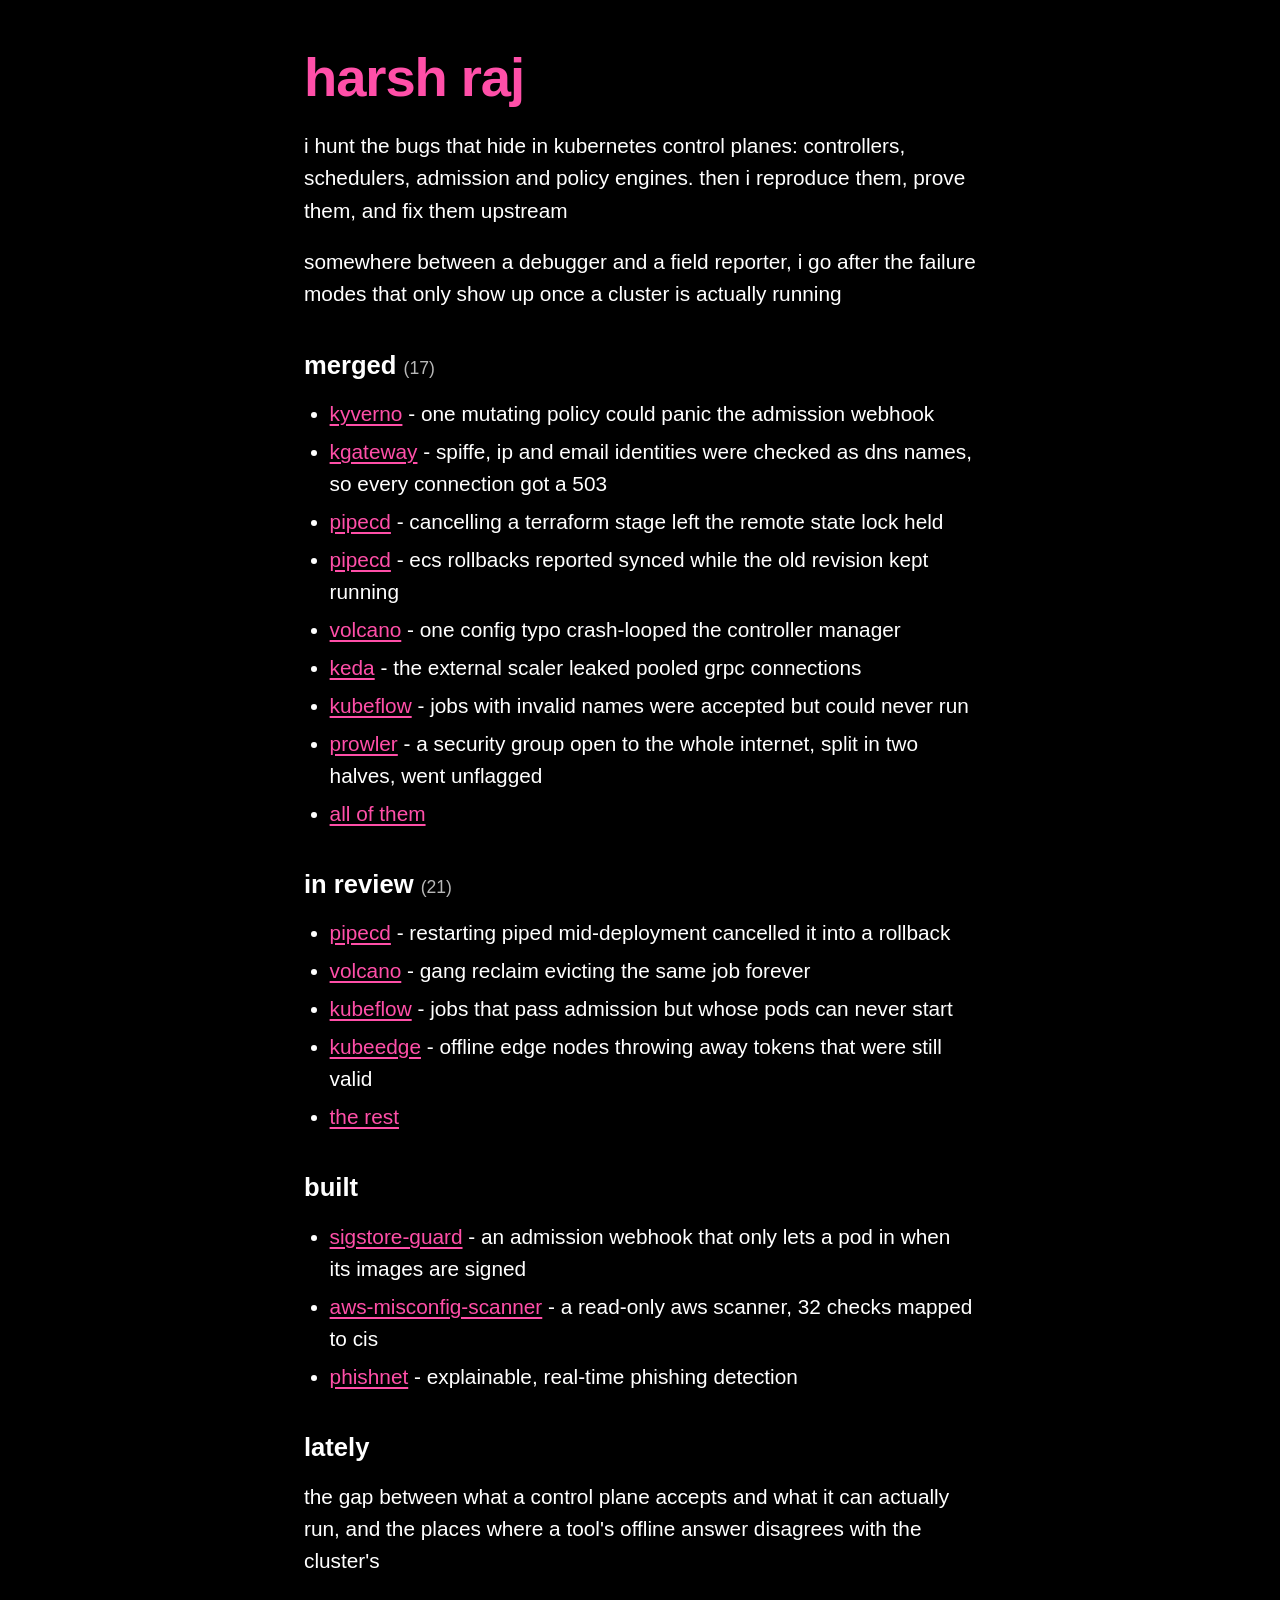
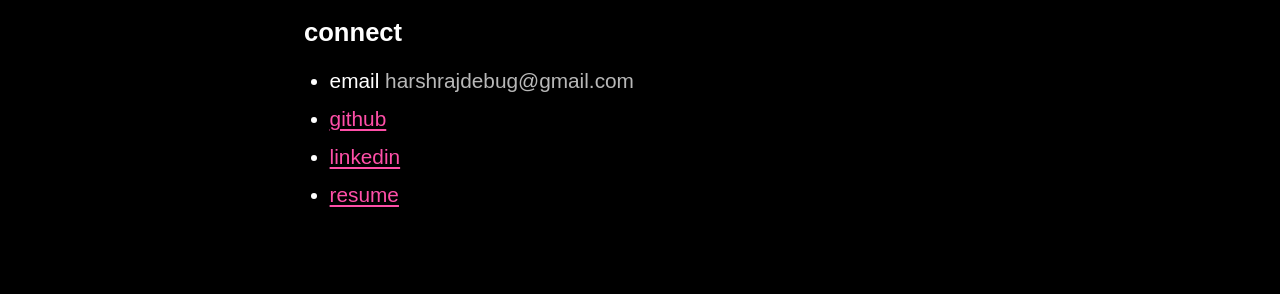
==== commit 2d26d48d: "Restyle the page: black, pink accent, lowercase lists" ====
--- a/index.html
+++ b/index.html
@@ -3,95 +3,92 @@
 <head>
 <meta charset="utf-8">
 <meta name="viewport" content="width=device-width, initial-scale=1">
-<title>Harsh Raj</title>
-<meta name="description" content="Harsh Raj works on Kubernetes control planes: controllers, schedulers, admission and policy engines, and fixes them upstream.">
+<title>harsh raj</title>
+<meta name="description" content="Harsh Raj hunts the bugs that hide in Kubernetes control planes and fixes them upstream.">
 <link rel="canonical" href="https://harshrajdebug.in/">
-<meta property="og:title" content="Harsh Raj">
+<meta property="og:title" content="harsh raj">
 <meta property="og:description" content="Kubernetes control planes, policy engines, upstream fixes.">
 <meta property="og:url" content="https://harshrajdebug.in/">
 <meta property="og:type" content="website">
 <meta name="twitter:card" content="summary">
-<link rel="icon" href="data:image/svg+xml,%3Csvg xmlns='http://www.w3.org/2000/svg' viewBox='0 0 16 16'%3E%3Crect width='16' height='16' rx='3' fill='%2324292f'/%3E%3C/svg%3E">
+<meta name="theme-color" content="#000000">
+<link rel="icon" href="data:image/svg+xml,%3Csvg xmlns='http://www.w3.org/2000/svg' viewBox='0 0 16 16'%3E%3Crect width='16' height='16' rx='3' fill='%23ff4fa8'/%3E%3C/svg%3E">
 <style>
-  :root {
-    color-scheme: light dark;
-    --bg: #ffffff;
-    --ink: #24292f;
-    --muted: #57606a;
-    --link: #0969da;
-    --rule: #d8dee4;
-  }
-  @media (prefers-color-scheme: dark) {
-    :root { --bg: #0d1117; --ink: #e6edf3; --muted: #8d96a0; --link: #4493f8; --rule: #30363d; }
-  }
+  :root { color-scheme: dark; --bg: #000; --ink: #fff; --dim: #b8b8b8; --hot: #ff4fa8; }
   html { background: var(--bg); }
   body {
-    max-width: 44rem;
+    max-width: 42rem;
     margin: 0 auto;
-    padding: 3.5rem 1.25rem 4rem;
-    font: 1.25rem/1.6 -apple-system, BlinkMacSystemFont, "Segoe UI", Helvetica, Arial, sans-serif;
+    padding: 3rem 1.25rem 4rem;
+    font: 1.3rem/1.55 Verdana, Geneva, Tahoma, sans-serif;
     color: var(--ink);
     background: var(--bg);
     -webkit-text-size-adjust: 100%;
   }
-  h1 { font-size: 3rem; line-height: 1.15; margin: 0 0 1.25rem; letter-spacing: -0.01em; }
-  h2 {
-    font-size: 2rem; line-height: 1.25; margin: 2.75rem 0 1.25rem;
-    padding-bottom: 0.4rem; border-bottom: 1px solid var(--rule);
-  }
-  p { margin: 0 0 1.1rem; }
-  .tagline { font-weight: 700; margin-bottom: 2rem; }
-  a { color: var(--link); text-decoration: none; }
-  a:hover { text-decoration: underline; }
-  small { font-size: 0.8rem; color: var(--muted); }
-  code { font: 0.85em ui-monospace, SFMono-Regular, Menlo, Consolas, monospace; }
+  h1 { color: var(--hot); font-size: 3.4rem; line-height: 1.1; margin: 0 0 1.4rem; letter-spacing: -0.02em; }
+  h2 { font-size: 1.6rem; margin: 2.2rem 0 0.8rem; }
+  h2 span { color: var(--dim); font-weight: normal; font-size: 1.1rem; }
+  p { margin: 0 0 1.2rem; }
+  ul { margin: 0 0 1.2rem; padding-left: 1.6rem; }
+  li { margin: 0 0 0.35rem; }
+  a { color: var(--hot); text-decoration: underline; text-underline-offset: 0.15em; }
+  a:hover { color: var(--ink); }
+  .dim { color: var(--dim); }
+  ::selection { background: var(--hot); color: #000; }
   @media (max-width: 480px) {
     body { font-size: 1.1rem; padding-top: 2.25rem; }
-    h1 { font-size: 2.4rem; }
-    h2 { font-size: 1.6rem; }
+    h1 { font-size: 2.6rem; }
+    h2 { font-size: 1.4rem; }
   }
 </style>
 </head>
 <body>
 
-<h1>Harsh Raj</h1>
-<p class="tagline">Kubernetes Control Planes, Policy Engines, Upstream Fixes</p>
+<h1>harsh raj</h1>
 
-<p>I work on the parts of Kubernetes that decide what runs: controllers, schedulers, admission and policy engines. I go after the failure modes that only show up once a cluster is actually running, reproduce them, and fix them upstream.</p>
+<p>i hunt the bugs that hide in kubernetes control planes: controllers, schedulers, admission and policy engines. then i reproduce them, prove them, and fix them upstream</p>
 
-<h2>Upstream</h2>
+<p>somewhere between a debugger and a field reporter, i go after the failure modes that only show up once a cluster is actually running</p>
 
-<p><a href="https://github.com/kyverno/kyverno/pulls?q=is%3Apr+author%3Aharshrajdebug+is%3Amerged">Kyverno</a> - 6 merged. One MutatingPolicy could <a href="https://github.com/kyverno/kyverno/pull/17620">panic the admission webhook</a>, and the CLI <a href="https://github.com/kyverno/kyverno/pull/17608">passed namespaced policies it never evaluated</a>.</p>
+<h2>merged <span>(17)</span></h2>
+<ul>
+  <li><a href="https://github.com/kyverno/kyverno/pull/17620">kyverno</a> - one mutating policy could panic the admission webhook</li>
+  <li><a href="https://github.com/kgateway-dev/kgateway/pull/14760">kgateway</a> - spiffe, ip and email identities were checked as dns names, so every connection got a 503</li>
+  <li><a href="https://github.com/pipe-cd/pipecd/pull/7440">pipecd</a> - cancelling a terraform stage left the remote state lock held</li>
+  <li><a href="https://github.com/pipe-cd/pipecd/pull/7412">pipecd</a> - ecs rollbacks reported synced while the old revision kept running</li>
+  <li><a href="https://github.com/volcano-sh/volcano/pull/6057">volcano</a> - one config typo crash-looped the controller manager</li>
+  <li><a href="https://github.com/kedacore/keda/pull/8193">keda</a> - the external scaler leaked pooled grpc connections</li>
+  <li><a href="https://github.com/kubeflow/trainer/pull/4155">kubeflow</a> - jobs with invalid names were accepted but could never run</li>
+  <li><a href="https://github.com/prowler-cloud/prowler/pull/13191">prowler</a> - a security group open to the whole internet, split in two halves, went unflagged</li>
+  <li><a href="https://github.com/search?q=author%3Aharshrajdebug+is%3Apr+is%3Amerged&amp;type=pullrequests">all of them</a></li>
+</ul>
 
-<p><a href="https://github.com/pipe-cd/pipecd/pulls?q=is%3Apr+author%3Aharshrajdebug+is%3Amerged">PipeCD</a> - 5 merged. ECS rollbacks that <a href="https://github.com/pipe-cd/pipecd/pull/7412">reported Synced on the old revision</a>, cancelled Terraform stages that <a href="https://github.com/pipe-cd/pipecd/pull/7440">left the state lock held</a>, plus drift detection, Helm and multi-cluster fixes.</p>
+<h2>in review <span>(21)</span></h2>
+<ul>
+  <li><a href="https://github.com/pipe-cd/pipecd/pull/7443">pipecd</a> - restarting piped mid-deployment cancelled it into a rollback</li>
+  <li><a href="https://github.com/volcano-sh/volcano/pull/6046">volcano</a> - gang reclaim evicting the same job forever</li>
+  <li><a href="https://github.com/kubeflow/trainer/pull/4293">kubeflow</a> - jobs that pass admission but whose pods can never start</li>
+  <li><a href="https://github.com/kubeedge/kubeedge/pull/7307">kubeedge</a> - offline edge nodes throwing away tokens that were still valid</li>
+  <li><a href="https://github.com/search?q=author%3Aharshrajdebug+is%3Apr+is%3Aopen&amp;type=pullrequests">the rest</a></li>
+</ul>
 
-<p><a href="https://github.com/kedacore/keda/pulls?q=is%3Apr+author%3Aharshrajdebug+is%3Amerged">KEDA</a> - 2 merged. The external scaler <a href="https://github.com/kedacore/keda/pull/8193">leaked pooled gRPC connections</a>.</p>
+<h2>built</h2>
+<ul>
+  <li><a href="https://github.com/harshrajdebug/sigstore-guard">sigstore-guard</a> - an admission webhook that only lets a pod in when its images are signed</li>
+  <li><a href="https://github.com/harshrajdebug/aws-misconfig-scanner">aws-misconfig-scanner</a> - a read-only aws scanner, 32 checks mapped to cis</li>
+  <li><a href="https://github.com/harshrajdebug/phishnet">phishnet</a> - explainable, real-time phishing detection</li>
+</ul>
 
-<p><a href="https://github.com/volcano-sh/volcano/pulls?q=is%3Apr+author%3Aharshrajdebug">Volcano</a> - 1 merged, 5 in review. One config typo <a href="https://github.com/volcano-sh/volcano/pull/6057">crash-looped the controller manager</a>.</p>
+<h2>lately</h2>
+<p>the gap between what a control plane accepts and what it can actually run, and the places where a tool's offline answer disagrees with the cluster's</p>
 
-<p><a href="https://github.com/kubeflow/trainer/pulls?q=is%3Apr+author%3Aharshrajdebug">Kubeflow Trainer</a> - 1 merged. Jobs with invalid names were <a href="https://github.com/kubeflow/trainer/pull/4155">accepted but could never run</a>.</p>
-
-<p><a href="https://github.com/kgateway-dev/kgateway/pulls?q=is%3Apr+author%3Aharshrajdebug">kgateway</a> - 1 merged. SPIFFE, IP and email SANs were <a href="https://github.com/kgateway-dev/kgateway/pull/14760">matched as DNS names</a>, so every connection got a 503.</p>
-
-<p><a href="https://github.com/prowler-cloud/prowler/pulls?q=is%3Apr+author%3Aharshrajdebug">Prowler</a> - 1 merged. A security group open to the whole internet, split as <code>0.0.0.0/1</code> + <code>128.0.0.0/1</code>, <a href="https://github.com/prowler-cloud/prowler/pull/13191">went unflagged</a>.</p>
-
-<p><small>17 merged across 7 projects, 21 more in review. <a href="https://github.com/search?q=author%3Aharshrajdebug+is%3Apr+is%3Amerged&amp;type=pullrequests">See them all</a>.</small></p>
-
-<h2>Built</h2>
-
-<p><a href="https://github.com/harshrajdebug/sigstore-guard">sigstore-guard</a> - An admission webhook that only lets a pod in when its images are signed by a signer you trust.</p>
-
-<p><a href="https://github.com/harshrajdebug/aws-misconfig-scanner">aws-misconfig-scanner</a> - A read-only AWS scanner with 32 checks mapped to CIS and Security Hub, tested against a live account.</p>
-
-<p><a href="https://github.com/harshrajdebug/phishnet">PhishNet</a> - A cross-modal attention model for explainable, real-time phishing detection.</p>
-
-<h2>Lately</h2>
-
-<p>The gap between what a control plane accepts and what it can actually run, and the places where a tool's offline answer disagrees with the cluster's.</p>
-
-<h2>Contact</h2>
-
-<p class="contact">Email harshrajdebug (at) gmail.com · GitHub <a href="https://github.com/harshrajdebug">@harshrajdebug</a> · LinkedIn <a href="https://www.linkedin.com/in/harsh2789">harsh2789</a> · <a href="harsh-raj-resume.pdf">Resume (PDF)</a></p>
+<h2>connect</h2>
+<ul>
+  <li>email <span class="dim">harshrajdebug@gmail.com</span></li>
+  <li><a href="https://github.com/harshrajdebug">github</a></li>
+  <li><a href="https://www.linkedin.com/in/harsh2789">linkedin</a></li>
+  <li><a href="harsh-raj-resume.pdf">resume</a></li>
+</ul>
 
 </body>
 </html>
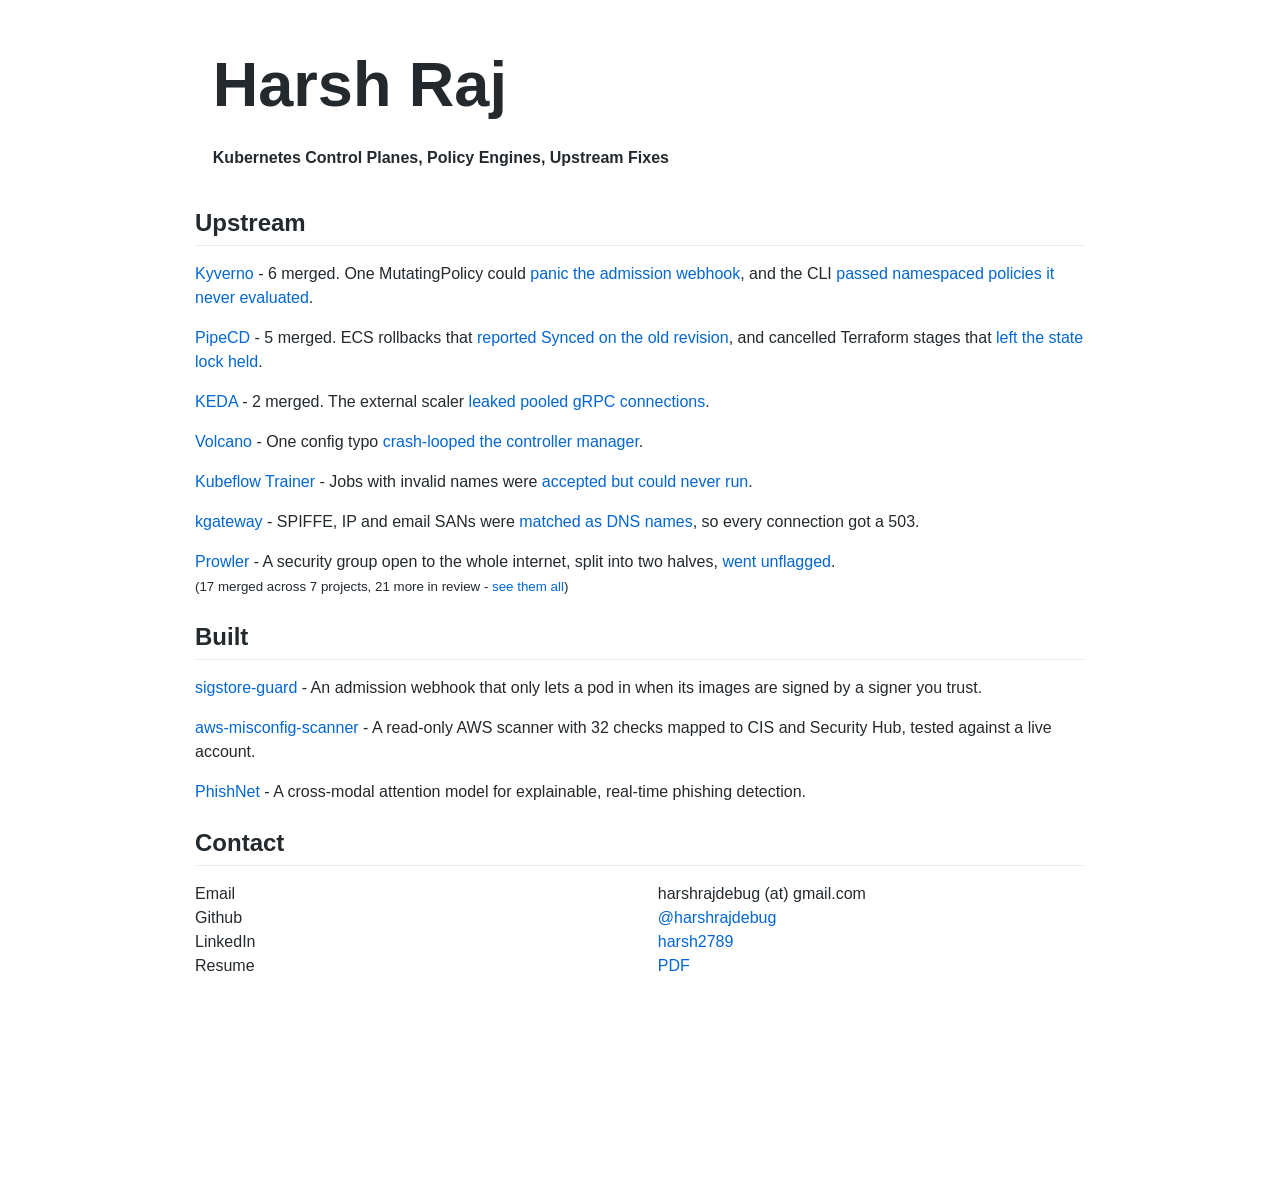
==== commit 12497268: "Use the Element CSS layout" ====
--- a/index.html
+++ b/index.html
@@ -1,94 +1,105 @@
 <!doctype html>
-<html lang="en">
-<head>
-<meta charset="utf-8">
-<meta name="viewport" content="width=device-width, initial-scale=1">
-<title>harsh raj</title>
-<meta name="description" content="Harsh Raj hunts the bugs that hide in Kubernetes control planes and fixes them upstream.">
-<link rel="canonical" href="https://harshrajdebug.in/">
-<meta property="og:title" content="harsh raj">
-<meta property="og:description" content="Kubernetes control planes, policy engines, upstream fixes.">
-<meta property="og:url" content="https://harshrajdebug.in/">
-<meta property="og:type" content="website">
-<meta name="twitter:card" content="summary">
-<meta name="theme-color" content="#000000">
-<link rel="icon" href="data:image/svg+xml,%3Csvg xmlns='http://www.w3.org/2000/svg' viewBox='0 0 16 16'%3E%3Crect width='16' height='16' rx='3' fill='%23ff4fa8'/%3E%3C/svg%3E">
-<style>
-  :root { color-scheme: dark; --bg: #000; --ink: #fff; --dim: #b8b8b8; --hot: #ff4fa8; }
-  html { background: var(--bg); }
-  body {
-    max-width: 42rem;
-    margin: 0 auto;
-    padding: 3rem 1.25rem 4rem;
-    font: 1.3rem/1.55 Verdana, Geneva, Tahoma, sans-serif;
-    color: var(--ink);
-    background: var(--bg);
-    -webkit-text-size-adjust: 100%;
-  }
-  h1 { color: var(--hot); font-size: 3.4rem; line-height: 1.1; margin: 0 0 1.4rem; letter-spacing: -0.02em; }
-  h2 { font-size: 1.6rem; margin: 2.2rem 0 0.8rem; }
-  h2 span { color: var(--dim); font-weight: normal; font-size: 1.1rem; }
-  p { margin: 0 0 1.2rem; }
-  ul { margin: 0 0 1.2rem; padding-left: 1.6rem; }
-  li { margin: 0 0 0.35rem; }
-  a { color: var(--hot); text-decoration: underline; text-underline-offset: 0.15em; }
-  a:hover { color: var(--ink); }
-  .dim { color: var(--dim); }
-  ::selection { background: var(--hot); color: #000; }
-  @media (max-width: 480px) {
-    body { font-size: 1.1rem; padding-top: 2.25rem; }
-    h1 { font-size: 2.6rem; }
-    h2 { font-size: 1.4rem; }
-  }
-</style>
-</head>
-<body>
+<html>
+  <head>
+    <meta charset="utf-8">
+    <meta name="viewport" content="initial-scale=1">
+    <link rel="stylesheet" href="element.css">
+    <title>Harsh Raj</title>
+    <meta name="description" content="Harsh Raj works on Kubernetes control planes: controllers, schedulers, admission and policy engines, and fixes them upstream.">
+    <link rel="canonical" href="https://harshrajdebug.in/">
+  </head>
+  <body>
+    <header>
+      <g-row>
+        <g-col>
+          <h1>Harsh Raj</h1>
+          <h4>Kubernetes Control Planes, Policy Engines, Upstream Fixes</h4>
+        </g-col>
+      </g-row>
+    </header>
 
-<h1>harsh raj</h1>
 
-<p>i hunt the bugs that hide in kubernetes control planes: controllers, schedulers, admission and policy engines. then i reproduce them, prove them, and fix them upstream</p>
+    <h2>Upstream</h2>
 
-<p>somewhere between a debugger and a field reporter, i go after the failure modes that only show up once a cluster is actually running</p>
+    <p>
+      <a href="https://github.com/kyverno/kyverno/pulls?q=is%3Apr+author%3Aharshrajdebug+is%3Amerged">Kyverno</a> - 6 merged. One MutatingPolicy could <a href="https://github.com/kyverno/kyverno/pull/17620">panic the admission webhook</a>, and the CLI <a href="https://github.com/kyverno/kyverno/pull/17608">passed namespaced policies it never evaluated</a>.
+    </p>
 
-<h2>merged <span>(17)</span></h2>
-<ul>
-  <li><a href="https://github.com/kyverno/kyverno/pull/17620">kyverno</a> - one mutating policy could panic the admission webhook</li>
-  <li><a href="https://github.com/kgateway-dev/kgateway/pull/14760">kgateway</a> - spiffe, ip and email identities were checked as dns names, so every connection got a 503</li>
-  <li><a href="https://github.com/pipe-cd/pipecd/pull/7440">pipecd</a> - cancelling a terraform stage left the remote state lock held</li>
-  <li><a href="https://github.com/pipe-cd/pipecd/pull/7412">pipecd</a> - ecs rollbacks reported synced while the old revision kept running</li>
-  <li><a href="https://github.com/volcano-sh/volcano/pull/6057">volcano</a> - one config typo crash-looped the controller manager</li>
-  <li><a href="https://github.com/kedacore/keda/pull/8193">keda</a> - the external scaler leaked pooled grpc connections</li>
-  <li><a href="https://github.com/kubeflow/trainer/pull/4155">kubeflow</a> - jobs with invalid names were accepted but could never run</li>
-  <li><a href="https://github.com/prowler-cloud/prowler/pull/13191">prowler</a> - a security group open to the whole internet, split in two halves, went unflagged</li>
-  <li><a href="https://github.com/search?q=author%3Aharshrajdebug+is%3Apr+is%3Amerged&amp;type=pullrequests">all of them</a></li>
-</ul>
+    <p>
+      <a href="https://github.com/pipe-cd/pipecd/pulls?q=is%3Apr+author%3Aharshrajdebug+is%3Amerged">PipeCD</a> - 5 merged. ECS rollbacks that <a href="https://github.com/pipe-cd/pipecd/pull/7412">reported Synced on the old revision</a>, and cancelled Terraform stages that <a href="https://github.com/pipe-cd/pipecd/pull/7440">left the state lock held</a>.
+    </p>
 
-<h2>in review <span>(21)</span></h2>
-<ul>
-  <li><a href="https://github.com/pipe-cd/pipecd/pull/7443">pipecd</a> - restarting piped mid-deployment cancelled it into a rollback</li>
-  <li><a href="https://github.com/volcano-sh/volcano/pull/6046">volcano</a> - gang reclaim evicting the same job forever</li>
-  <li><a href="https://github.com/kubeflow/trainer/pull/4293">kubeflow</a> - jobs that pass admission but whose pods can never start</li>
-  <li><a href="https://github.com/kubeedge/kubeedge/pull/7307">kubeedge</a> - offline edge nodes throwing away tokens that were still valid</li>
-  <li><a href="https://github.com/search?q=author%3Aharshrajdebug+is%3Apr+is%3Aopen&amp;type=pullrequests">the rest</a></li>
-</ul>
+    <p>
+      <a href="https://github.com/kedacore/keda/pulls?q=is%3Apr+author%3Aharshrajdebug+is%3Amerged">KEDA</a> - 2 merged. The external scaler <a href="https://github.com/kedacore/keda/pull/8193">leaked pooled gRPC connections</a>.
+    </p>
 
-<h2>built</h2>
-<ul>
-  <li><a href="https://github.com/harshrajdebug/sigstore-guard">sigstore-guard</a> - an admission webhook that only lets a pod in when its images are signed</li>
-  <li><a href="https://github.com/harshrajdebug/aws-misconfig-scanner">aws-misconfig-scanner</a> - a read-only aws scanner, 32 checks mapped to cis</li>
-  <li><a href="https://github.com/harshrajdebug/phishnet">phishnet</a> - explainable, real-time phishing detection</li>
-</ul>
+    <p>
+      <a href="https://github.com/volcano-sh/volcano/pulls?q=is%3Apr+author%3Aharshrajdebug">Volcano</a> - One config typo <a href="https://github.com/volcano-sh/volcano/pull/6057">crash-looped the controller manager</a>.
+    </p>
 
-<h2>lately</h2>
-<p>the gap between what a control plane accepts and what it can actually run, and the places where a tool's offline answer disagrees with the cluster's</p>
+    <p>
+      <a href="https://github.com/kubeflow/trainer/pulls?q=is%3Apr+author%3Aharshrajdebug">Kubeflow Trainer</a> - Jobs with invalid names were <a href="https://github.com/kubeflow/trainer/pull/4155">accepted but could never run</a>.
+    </p>
 
-<h2>connect</h2>
-<ul>
-  <li>email <span class="dim">harshrajdebug@gmail.com</span></li>
-  <li><a href="https://github.com/harshrajdebug">github</a></li>
-  <li><a href="https://www.linkedin.com/in/harsh2789">linkedin</a></li>
-  <li><a href="harsh-raj-resume.pdf">resume</a></li>
-</ul>
+    <p>
+      <a href="https://github.com/kgateway-dev/kgateway/pulls?q=is%3Apr+author%3Aharshrajdebug">kgateway</a> - SPIFFE, IP and email SANs were <a href="https://github.com/kgateway-dev/kgateway/pull/14760">matched as DNS names</a>, so every connection got a 503.
+    </p>
 
-</body>
+    <p>
+      <a href="https://github.com/prowler-cloud/prowler/pulls?q=is%3Apr+author%3Aharshrajdebug">Prowler</a> - A security group open to the whole internet, split into two halves, <a href="https://github.com/prowler-cloud/prowler/pull/13191">went unflagged</a>.
+      <br><small>(17 merged across 7 projects, 21 more in review - <a href="https://github.com/search?q=author%3Aharshrajdebug+is%3Apr+is%3Amerged&amp;type=pullrequests">see them all</a>)</small>
+    </p>
+
+    <h2>Built</h2>
+
+    <p>
+      <a href="https://github.com/harshrajdebug/sigstore-guard">sigstore-guard</a> - An admission webhook that only lets a pod in when its images are signed by a signer you trust.
+    </p>
+
+    <p>
+      <a href="https://github.com/harshrajdebug/aws-misconfig-scanner">aws-misconfig-scanner</a> - A read-only AWS scanner with 32 checks mapped to CIS and Security Hub, tested against a live account.
+    </p>
+
+    <p>
+      <a href="https://github.com/harshrajdebug/phishnet">PhishNet</a> - A cross-modal attention model for explainable, real-time phishing detection.
+    </p>
+
+    <h2>Contact</h2>
+
+    <g-row>
+      <g-col>
+        Email
+      </g-col>
+      <g-col>
+        harshrajdebug (at) gmail.com
+      </g-col>
+    </g-row>
+
+    <g-row>
+      <g-col>
+        Github
+      </g-col>
+      <g-col>
+        <a href="https://github.com/harshrajdebug">@harshrajdebug</a>
+      </g-col>
+    </g-row>
+
+    <g-row>
+      <g-col>
+        LinkedIn
+      </g-col>
+      <g-col>
+        <a href="https://www.linkedin.com/in/harsh2789">harsh2789</a>
+      </g-col>
+    </g-row>
+
+    <g-row>
+      <g-col>
+        Resume
+      </g-col>
+      <g-col>
+        <a href="harsh-raj-resume.pdf">PDF</a>
+      </g-col>
+    </g-row>
+  </body>
 </html>
--- a/element.css
+++ b/element.css
@@ -0,0 +1,566 @@
+/* Element CSS by Kyle Drake, MIT License, https://elementcss.neocities.org */
+html {
+  text-size-adjust: 100%;
+  color: #24292e;
+  font-family: Helvetica, Arial, sans-serif;
+  font-size: 16px;
+  line-height: 1.5;
+  word-wrap: break-word;
+}
+
+a {
+  background-color: transparent;
+  text-decoration-skip: objects;
+}
+
+a:active,
+a:hover {
+  outline-width: 0;
+}
+
+strong {
+  font-weight: inherit;
+}
+
+strong {
+  font-weight: bolder;
+}
+
+h1 {
+  font-size: 2em;
+  margin: 0.67em 0;
+}
+
+img {
+  border-style: none;
+}
+
+svg:not(:root) {
+  overflow: hidden;
+}
+
+code,
+kbd,
+xmp {
+  font-family: monospace;
+  font-size: 1em;
+}
+
+hr {
+  box-sizing: content-box;
+  height: 0;
+  overflow: visible;
+}
+
+input {
+  font: inherit;
+  margin: 0;
+}
+
+input {
+  overflow: visible;
+}
+
+[type="checkbox"] {
+  box-sizing: border-box;
+  padding: 0;
+}
+
+* {
+  box-sizing: border-box;
+}
+
+input {
+  font-family: inherit;
+  font-size: inherit;
+  line-height: inherit;
+}
+
+a {
+  color: #0366d6;
+  text-decoration: none;
+}
+
+a:hover {
+  text-decoration: underline;
+}
+
+strong {
+  font-weight: 600;
+}
+
+hr {
+  height: 0;
+  margin: 15px 0;
+  overflow: hidden;
+  background: transparent;
+  border: 0;
+  border-bottom: 1px solid #dfe2e5;
+}
+
+hr::before {
+  display: table;
+  content: "";
+}
+
+hr::after {
+  display: table;
+  clear: both;
+  content: "";
+}
+
+
+
+td,
+th {
+  padding: 0;
+}
+
+h1,
+h2,
+h3,
+h4,
+h5,
+h6 {
+  margin-top: 24px;
+  margin-bottom: 16px;
+  font-weight: 600;
+  line-height: 1.25;
+}
+
+h1 {
+  padding-bottom: 0.3em;
+  font-size: 2em;
+  border-bottom: 1px solid #eaecef;
+}
+
+h2 {
+  padding-bottom: 0.3em;
+  font-size: 1.5em;
+  border-bottom: 1px solid #eaecef;
+}
+
+h3 {
+  font-size: 1.25em;
+}
+
+h4 {
+  font-size: 1em;
+}
+
+h5 {
+  font-size: 0.875em;
+}
+
+h6 {
+  font-size: 0.85em;
+  color: #6a737d;
+}
+
+p {
+  margin-top: 0;
+  margin-bottom: 10px;
+}
+
+blockquote {
+  margin: 0;
+}
+
+ul,
+ol {
+  padding-left: 0;
+  margin-top: 0;
+  margin-bottom: 0;
+}
+
+ol ol,
+ul ol {
+  list-style-type: lower-roman;
+}
+
+ul ul ol,
+ul ol ol,
+ol ul ol,
+ol ol ol {
+  list-style-type: lower-alpha;
+}
+
+dd {
+  margin-left: 0;
+}
+
+code, xmp {
+  font-family: monospace;
+  font-size: 12px;
+}
+
+.repo-config-option:not(:checked) ~ .time-remaining {
+  display: none;
+}
+
+.pl-0 {
+  padding-left: 0 !important;
+}
+
+.pl-1 {
+  padding-left: 4px !important;
+}
+
+.pl-2 {
+  padding-left: 8px !important;
+}
+
+.pl-3 {
+  padding-left: 16px !important;
+}
+
+.pl-4 {
+  padding-left: 24px !important;
+}
+
+.pl-5 {
+  padding-left: 32px !important;
+}
+
+.pl-6 {
+  padding-left: 40px !important;
+}
+
+.element::before {
+  display: table;
+  content: "";
+}
+
+.element::after {
+  display: table;
+  clear: both;
+  content: "";
+}
+
+.element>*:first-child {
+  margin-top: 0 !important;
+}
+
+.element>*:last-child {
+  margin-bottom: 0 !important;
+}
+
+a:not([href]) {
+  color: inherit;
+  text-decoration: none;
+}
+
+p,
+blockquote,
+ul,
+ol,
+dl,
+table {
+  margin-top: 0;
+  margin-bottom: 16px;
+}
+
+hr {
+  height: 0.25em;
+  padding: 0;
+  margin: 24px 0;
+  background-color: #e1e4e8;
+  border: 0;
+}
+
+blockquote {
+  padding: 0 1em;
+  color: #6a737d;
+  border-left: 0.25em solid #dfe2e5;
+}
+
+blockquote>:first-child {
+  margin-top: 0;
+}
+
+blockquote>:last-child {
+  margin-bottom: 0;
+}
+
+kbd {
+  display: inline-block;
+  padding: 3px 5px;
+  font-size: 11px;
+  line-height: 10px;
+  color: #444d56;
+  vertical-align: middle;
+  background-color: #fafbfc;
+  border: solid 1px #c6cbd1;
+  border-bottom-color: #959da5;
+  border-radius: 3px;
+  box-shadow: inset 0 -1px 0 #959da5;
+}
+
+ul,
+ol {
+  padding-left: 2em;
+}
+
+ul ul,
+ul ol,
+ol ol,
+ol ul {
+  margin-top: 0;
+  margin-bottom: 0;
+}
+
+li>p {
+  margin-top: 16px;
+}
+
+dl {
+  padding: 0;
+}
+
+dl dt {
+  padding: 0;
+  margin-top: 16px;
+  font-size: 1em;
+  font-style: italic;
+  font-weight: 600;
+}
+
+dl dd {
+  padding: 0 16px;
+  margin-bottom: 16px;
+}
+
+table {
+  border-spacing: 0;
+  border-collapse: collapse;
+  width: 100%;
+  overflow: auto;
+
+  margin-left:auto;
+  margin-right:auto;
+}
+
+table th {
+  font-weight: 600;
+}
+
+table th,
+table td {
+  padding: 6px 13px;
+  border: 1px solid #dfe2e5;
+}
+
+table tr {
+  background-color: #fff;
+  border-top: 1px solid #c6cbd1;
+}
+
+table tr:nth-child(2n) {
+  background-color: #f6f8fa;
+}
+
+img {
+  max-width: 100%;
+  box-sizing: content-box;
+}
+
+code, xmp {
+  padding: 0;
+  padding-top: 0.2em;
+  padding-bottom: 0.2em;
+  margin: 0;
+  font-size: 85%;
+  background-color: rgba(27,31,35,0.05);
+  border-radius: 3px;
+}
+
+code::before,
+code::after {
+  letter-spacing: -0.2em;
+  content: "\00a0";
+}
+
+.full-commit .btn-outline:not(:disabled):hover {
+  color: #005cc5;
+  border-color: #005cc5;
+}
+
+kbd {
+  display: inline-block;
+  padding: 3px 5px;
+  font: 11px monospace;
+  line-height: 10px;
+  color: #444d56;
+  vertical-align: middle;
+  background-color: #fcfcfc;
+  border: solid 1px #c6cbd1;
+  border-bottom-color: #959da5;
+  border-radius: 3px;
+  box-shadow: inset 0 -1px 0 #959da5;
+}
+
+:checked+.radio-label {
+  position: relative;
+  z-index: 1;
+  border-color: #0366d6;
+}
+
+.task-list-item {
+  list-style-type: none;
+}
+
+.task-list-item+.task-list-item {
+  margin-top: 3px;
+}
+
+.task-list-item input {
+  margin: 0 0.2em 0.25em -1.6em;
+  vertical-align: middle;
+}
+
+hr {
+  border-bottom-color: #eee;
+}
+
+body {
+  box-sizing: border-box;
+  min-width: 200px;
+  max-width: 980px;
+  margin: 0 auto;
+  padding: 45px;
+  position: relative;
+  padding-bottom: 200px;
+}
+
+body:last-child {
+  margin-bottom: 50px;
+}
+
+header {
+  margin-bottom: 1.0em;
+}
+
+header h1 {
+  margin: 0px;
+  padding: 0px;
+  /* font-size: 3em; */
+  font-size: 7vmin;
+  border-bottom: none;
+}
+
+code, xmp {
+  margin-bottom: 20px;
+  padding-left: 20px;
+  white-space: pre;
+  display: block;
+  color: #FFFFFF;
+  background: #000000;
+  word-wrap: break-word;
+  overflow: auto;
+}
+
+g-row {
+  display: block
+}
+g-col {
+  display: inline
+}
+
+@media (min-width: 50em) {
+  g-row {
+    width: 100%;
+    display: table;
+    table-layout: fixed;
+  }
+  g-col {
+    display: table-cell;
+    padding-right: 2%;
+  }
+  g-col:last-child {
+    padding-left: 2%;
+    padding-right: 0;
+  }
+}
+
+label {
+  display: block;
+  margin-bottom: 3px;
+}
+
+label>input[type=checkbox] {
+  margin-top: 10px;
+  margin-bottom: 15px;
+}
+
+label>input[type=radio] {
+  margin-top: 10px;
+  margin-bottom: 10px;
+}
+
+input:not([type]), input[type=password], input[type=email], input[type=url], input[type=date], input[type=month], input[type=time], input[type=datetime], input[type=datetime-local], input[type=week], input[type=tel], input[type=color], input[type=number], input[type=search], input[type=text], select, textarea {
+  display: block;
+  margin-bottom: 10px;
+  padding: .3em;
+  display: inline-block;
+  border: 1px solid #ccc;
+  box-shadow: inset 0 1px 3px #ddd;
+  border-radius: 4px;
+  vertical-align: middle;
+  box-sizing: border-box;
+}
+
+input:not([type]):focus, input[type=password]:focus, input[type=email]:focus, input[type=url]:focus, input[type=date]:focus, input[type=month]:focus, input[type=time]:focus, input[type=datetime]:focus, input[type=datetime-local]:focus, input[type=week]:focus, input[type=tel]:focus, input[type=color]:focus, input[type=number]:focus, input[type=search]:focus, input[type=text]:focus, select:focus, textarea:focus {
+  outline: 0;
+  border-color: #129FEA;
+}
+
+select {
+  display: block;
+  margin-bottom: 10px;
+  height: 2.25em;
+  border: 1px solid #ccc;
+  background-color: #fff;
+}
+
+button {
+  background-color: #0078e7;
+  color: #fff;
+  margin-top: 10px;
+  margin-bottom: 15px;
+  padding: .5em 1em;
+  text-decoration: none;
+  border-radius: 2px;
+  border: transparent;
+}
+
+footer {
+  color: #636c72!important;
+  position: absolute;
+  right: 0;
+  bottom: 0;
+  left: 0;
+  padding-top: 1rem;
+  background-color: #efefef;
+  text-align: center;
+}
+
+html {
+  height: 100%;
+  box-sizing: border-box;
+}
+
+p>code {
+    padding: 0;
+    margin: 0;
+    font-size: 85%;
+    border-radius: 3px;
+    display: inline-block;
+    background-color: grey;
+    word-break: keep-all;
+    vertical-align: middle;
+}
+
+@viewport {
+  zoom: 1.0;
+  width: extend-to-zoom;
+}
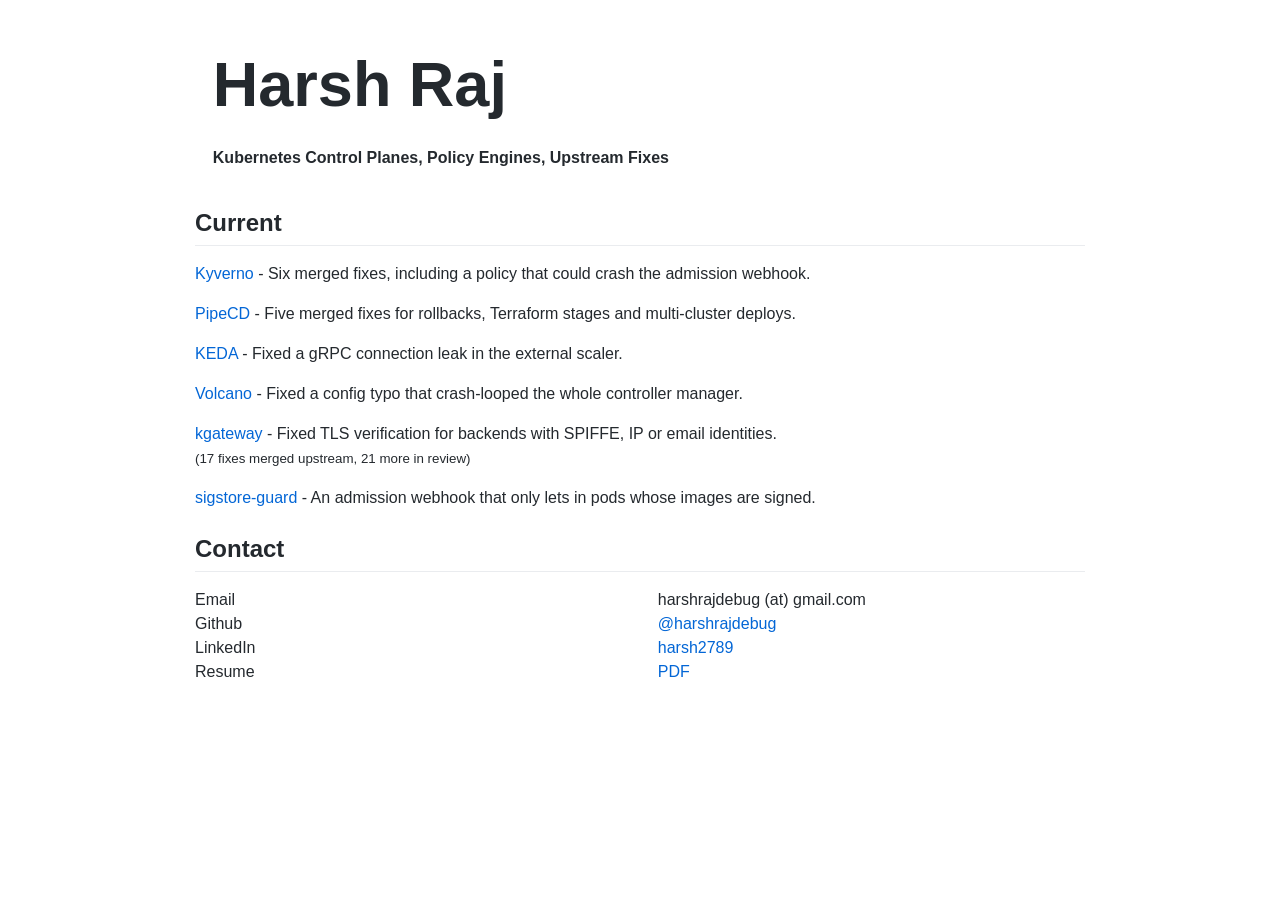
==== commit 7af8b33e: "Cut the page down to the same length as the reference" ====
--- a/index.html
+++ b/index.html
@@ -19,49 +19,31 @@
     </header>
 
 
-    <h2>Upstream</h2>
+    <h2>Current</h2>
 
     <p>
-      <a href="https://github.com/kyverno/kyverno/pulls?q=is%3Apr+author%3Aharshrajdebug+is%3Amerged">Kyverno</a> - 6 merged. One MutatingPolicy could <a href="https://github.com/kyverno/kyverno/pull/17620">panic the admission webhook</a>, and the CLI <a href="https://github.com/kyverno/kyverno/pull/17608">passed namespaced policies it never evaluated</a>.
+      <a href="https://github.com/kyverno/kyverno/pulls?q=is%3Apr+author%3Aharshrajdebug+is%3Amerged">Kyverno</a> - Six merged fixes, including a policy that could crash the admission webhook.
     </p>
 
     <p>
-      <a href="https://github.com/pipe-cd/pipecd/pulls?q=is%3Apr+author%3Aharshrajdebug+is%3Amerged">PipeCD</a> - 5 merged. ECS rollbacks that <a href="https://github.com/pipe-cd/pipecd/pull/7412">reported Synced on the old revision</a>, and cancelled Terraform stages that <a href="https://github.com/pipe-cd/pipecd/pull/7440">left the state lock held</a>.
+      <a href="https://github.com/pipe-cd/pipecd/pulls?q=is%3Apr+author%3Aharshrajdebug+is%3Amerged">PipeCD</a> - Five merged fixes for rollbacks, Terraform stages and multi-cluster deploys.
     </p>
 
     <p>
-      <a href="https://github.com/kedacore/keda/pulls?q=is%3Apr+author%3Aharshrajdebug+is%3Amerged">KEDA</a> - 2 merged. The external scaler <a href="https://github.com/kedacore/keda/pull/8193">leaked pooled gRPC connections</a>.
+      <a href="https://github.com/kedacore/keda/pull/8193">KEDA</a> - Fixed a gRPC connection leak in the external scaler.
     </p>
 
     <p>
-      <a href="https://github.com/volcano-sh/volcano/pulls?q=is%3Apr+author%3Aharshrajdebug">Volcano</a> - One config typo <a href="https://github.com/volcano-sh/volcano/pull/6057">crash-looped the controller manager</a>.
+      <a href="https://github.com/volcano-sh/volcano/pull/6057">Volcano</a> - Fixed a config typo that crash-looped the whole controller manager.
     </p>
 
     <p>
-      <a href="https://github.com/kubeflow/trainer/pulls?q=is%3Apr+author%3Aharshrajdebug">Kubeflow Trainer</a> - Jobs with invalid names were <a href="https://github.com/kubeflow/trainer/pull/4155">accepted but could never run</a>.
+      <a href="https://github.com/kgateway-dev/kgateway/pull/14760">kgateway</a> - Fixed TLS verification for backends with SPIFFE, IP or email identities.
+      <br><small>(17 fixes merged upstream, 21 more in review)</small>
     </p>
 
     <p>
-      <a href="https://github.com/kgateway-dev/kgateway/pulls?q=is%3Apr+author%3Aharshrajdebug">kgateway</a> - SPIFFE, IP and email SANs were <a href="https://github.com/kgateway-dev/kgateway/pull/14760">matched as DNS names</a>, so every connection got a 503.
-    </p>
-
-    <p>
-      <a href="https://github.com/prowler-cloud/prowler/pulls?q=is%3Apr+author%3Aharshrajdebug">Prowler</a> - A security group open to the whole internet, split into two halves, <a href="https://github.com/prowler-cloud/prowler/pull/13191">went unflagged</a>.
-      <br><small>(17 merged across 7 projects, 21 more in review - <a href="https://github.com/search?q=author%3Aharshrajdebug+is%3Apr+is%3Amerged&amp;type=pullrequests">see them all</a>)</small>
-    </p>
-
-    <h2>Built</h2>
-
-    <p>
-      <a href="https://github.com/harshrajdebug/sigstore-guard">sigstore-guard</a> - An admission webhook that only lets a pod in when its images are signed by a signer you trust.
-    </p>
-
-    <p>
-      <a href="https://github.com/harshrajdebug/aws-misconfig-scanner">aws-misconfig-scanner</a> - A read-only AWS scanner with 32 checks mapped to CIS and Security Hub, tested against a live account.
-    </p>
-
-    <p>
-      <a href="https://github.com/harshrajdebug/phishnet">PhishNet</a> - A cross-modal attention model for explainable, real-time phishing detection.
+      <a href="https://github.com/harshrajdebug/sigstore-guard">sigstore-guard</a> - An admission webhook that only lets in pods whose images are signed.
     </p>
 
     <h2>Contact</h2>
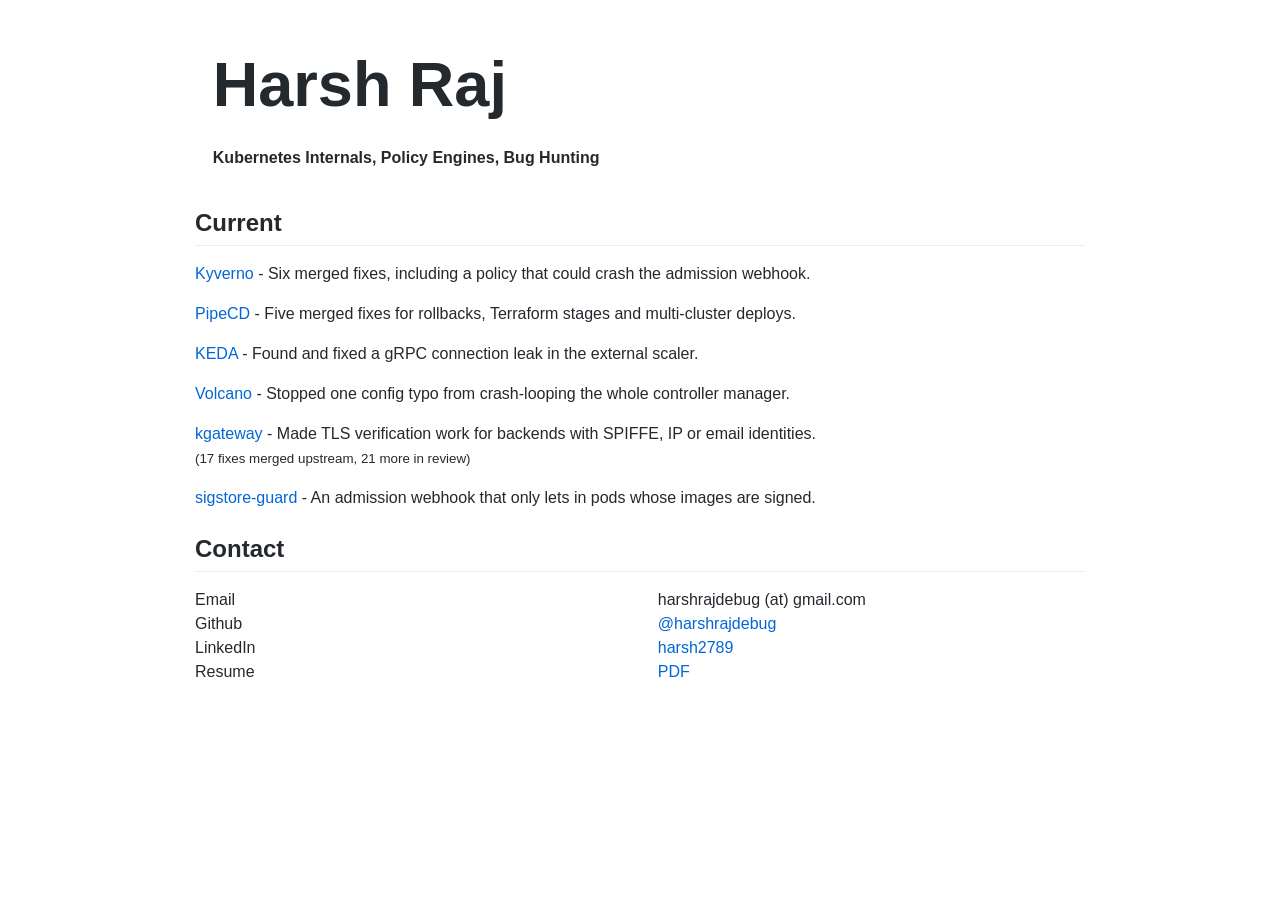
==== commit fd8469cc: "Update the resume, vary the wording and sharpen the subtitle" ====
--- a/index.html
+++ b/index.html
@@ -13,7 +13,7 @@
       <g-row>
         <g-col>
           <h1>Harsh Raj</h1>
-          <h4>Kubernetes Control Planes, Policy Engines, Upstream Fixes</h4>
+          <h4>Kubernetes Internals, Policy Engines, Bug Hunting</h4>
         </g-col>
       </g-row>
     </header>
@@ -30,15 +30,15 @@
     </p>
 
     <p>
-      <a href="https://github.com/kedacore/keda/pull/8193">KEDA</a> - Fixed a gRPC connection leak in the external scaler.
+      <a href="https://github.com/kedacore/keda/pull/8193">KEDA</a> - Found and fixed a gRPC connection leak in the external scaler.
     </p>
 
     <p>
-      <a href="https://github.com/volcano-sh/volcano/pull/6057">Volcano</a> - Fixed a config typo that crash-looped the whole controller manager.
+      <a href="https://github.com/volcano-sh/volcano/pull/6057">Volcano</a> - Stopped one config typo from crash-looping the whole controller manager.
     </p>
 
     <p>
-      <a href="https://github.com/kgateway-dev/kgateway/pull/14760">kgateway</a> - Fixed TLS verification for backends with SPIFFE, IP or email identities.
+      <a href="https://github.com/kgateway-dev/kgateway/pull/14760">kgateway</a> - Made TLS verification work for backends with SPIFFE, IP or email identities.
       <br><small>(17 fixes merged upstream, 21 more in review)</small>
     </p>
 
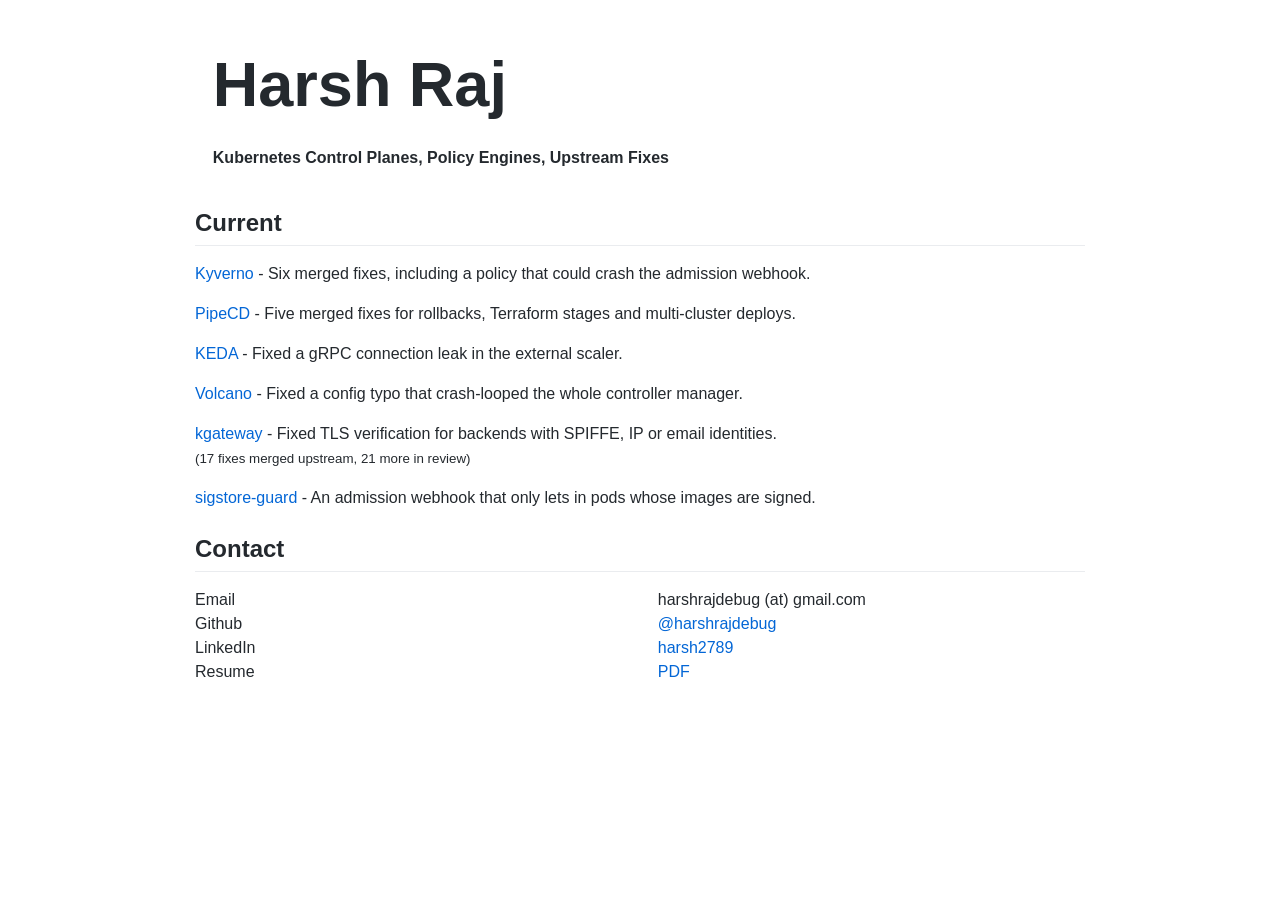
==== commit 07800aff: "Revert the wording, subtitle and resume changes" ====
--- a/index.html
+++ b/index.html
@@ -13,7 +13,7 @@
       <g-row>
         <g-col>
           <h1>Harsh Raj</h1>
-          <h4>Kubernetes Internals, Policy Engines, Bug Hunting</h4>
+          <h4>Kubernetes Control Planes, Policy Engines, Upstream Fixes</h4>
         </g-col>
       </g-row>
     </header>
@@ -30,15 +30,15 @@
     </p>
 
     <p>
-      <a href="https://github.com/kedacore/keda/pull/8193">KEDA</a> - Found and fixed a gRPC connection leak in the external scaler.
+      <a href="https://github.com/kedacore/keda/pull/8193">KEDA</a> - Fixed a gRPC connection leak in the external scaler.
     </p>
 
     <p>
-      <a href="https://github.com/volcano-sh/volcano/pull/6057">Volcano</a> - Stopped one config typo from crash-looping the whole controller manager.
+      <a href="https://github.com/volcano-sh/volcano/pull/6057">Volcano</a> - Fixed a config typo that crash-looped the whole controller manager.
     </p>
 
     <p>
-      <a href="https://github.com/kgateway-dev/kgateway/pull/14760">kgateway</a> - Made TLS verification work for backends with SPIFFE, IP or email identities.
+      <a href="https://github.com/kgateway-dev/kgateway/pull/14760">kgateway</a> - Fixed TLS verification for backends with SPIFFE, IP or email identities.
       <br><small>(17 fixes merged upstream, 21 more in review)</small>
     </p>
 
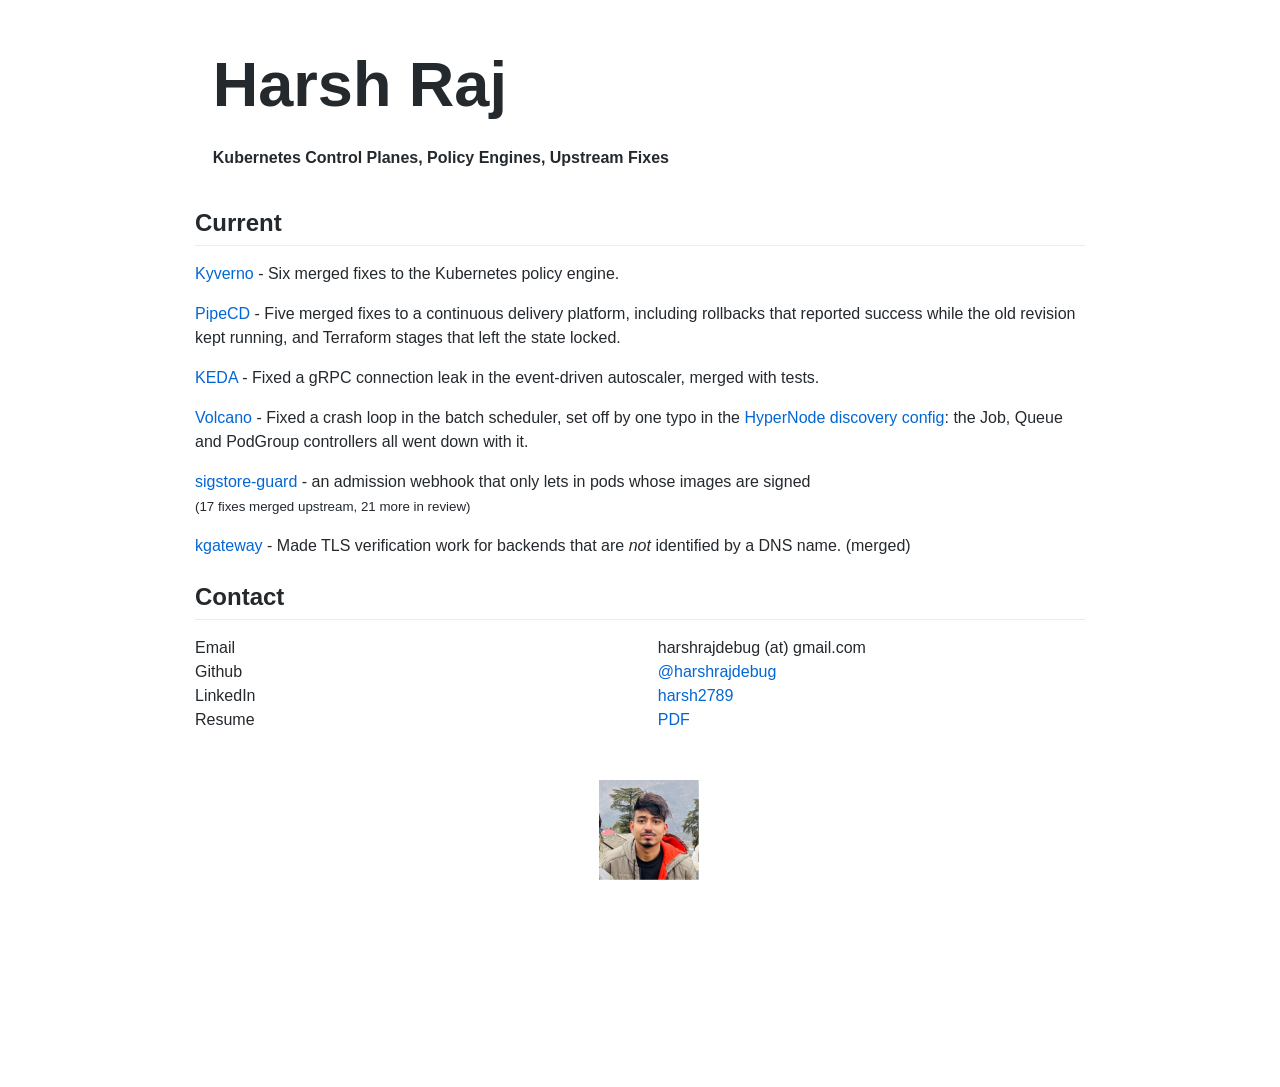
==== commit f5f99c35: "Match the reference layout: item rhythm and photo" ====
--- a/index.html
+++ b/index.html
@@ -22,28 +22,28 @@
     <h2>Current</h2>
 
     <p>
-      <a href="https://github.com/kyverno/kyverno/pulls?q=is%3Apr+author%3Aharshrajdebug+is%3Amerged">Kyverno</a> - Six merged fixes, including a policy that could crash the admission webhook.
+      <a href="https://github.com/kyverno/kyverno/pulls?q=is%3Apr+author%3Aharshrajdebug+is%3Amerged">Kyverno</a> - Six merged fixes to the Kubernetes policy engine.
     </p>
 
     <p>
-      <a href="https://github.com/pipe-cd/pipecd/pulls?q=is%3Apr+author%3Aharshrajdebug+is%3Amerged">PipeCD</a> - Five merged fixes for rollbacks, Terraform stages and multi-cluster deploys.
+      <a href="https://github.com/pipe-cd/pipecd/pulls?q=is%3Apr+author%3Aharshrajdebug+is%3Amerged">PipeCD</a> - Five merged fixes to a continuous delivery platform, including rollbacks that reported success while the old revision kept running, and Terraform stages that left the state locked.
     </p>
 
     <p>
-      <a href="https://github.com/kedacore/keda/pull/8193">KEDA</a> - Fixed a gRPC connection leak in the external scaler.
+      <a href="https://github.com/kedacore/keda/pull/8193">KEDA</a> - Fixed a gRPC connection leak in the event-driven autoscaler, merged with tests.
     </p>
 
     <p>
-      <a href="https://github.com/volcano-sh/volcano/pull/6057">Volcano</a> - Fixed a config typo that crash-looped the whole controller manager.
+      <a href="https://github.com/volcano-sh/volcano/pull/6057">Volcano</a> - Fixed a crash loop in the batch scheduler, set off by one typo in the <a href="https://github.com/volcano-sh/volcano/issues/6049">HyperNode discovery config</a>: the Job, Queue and PodGroup controllers all went down with it.
     </p>
 
     <p>
-      <a href="https://github.com/kgateway-dev/kgateway/pull/14760">kgateway</a> - Fixed TLS verification for backends with SPIFFE, IP or email identities.
+      <a href="https://github.com/harshrajdebug/sigstore-guard">sigstore-guard</a> - an admission webhook that only lets in pods whose images are signed
       <br><small>(17 fixes merged upstream, 21 more in review)</small>
     </p>
 
     <p>
-      <a href="https://github.com/harshrajdebug/sigstore-guard">sigstore-guard</a> - An admission webhook that only lets in pods whose images are signed.
+      <a href="https://github.com/kgateway-dev/kgateway/pull/14760">kgateway</a> - Made TLS verification work for backends that are <em>not</em> identified by a DNS name. (merged)
     </p>
 
     <h2>Contact</h2>
@@ -83,5 +83,12 @@
         <a href="harsh-raj-resume.pdf">PDF</a>
       </g-col>
     </g-row>
+
+    <g-row>
+      <g-col>
+        <br><br>
+        <center><a href="me.jpg"><img src="me.jpg" style="width: 100px"></a></center>
+      </g-col>
+    </g-row>
   </body>
 </html>
